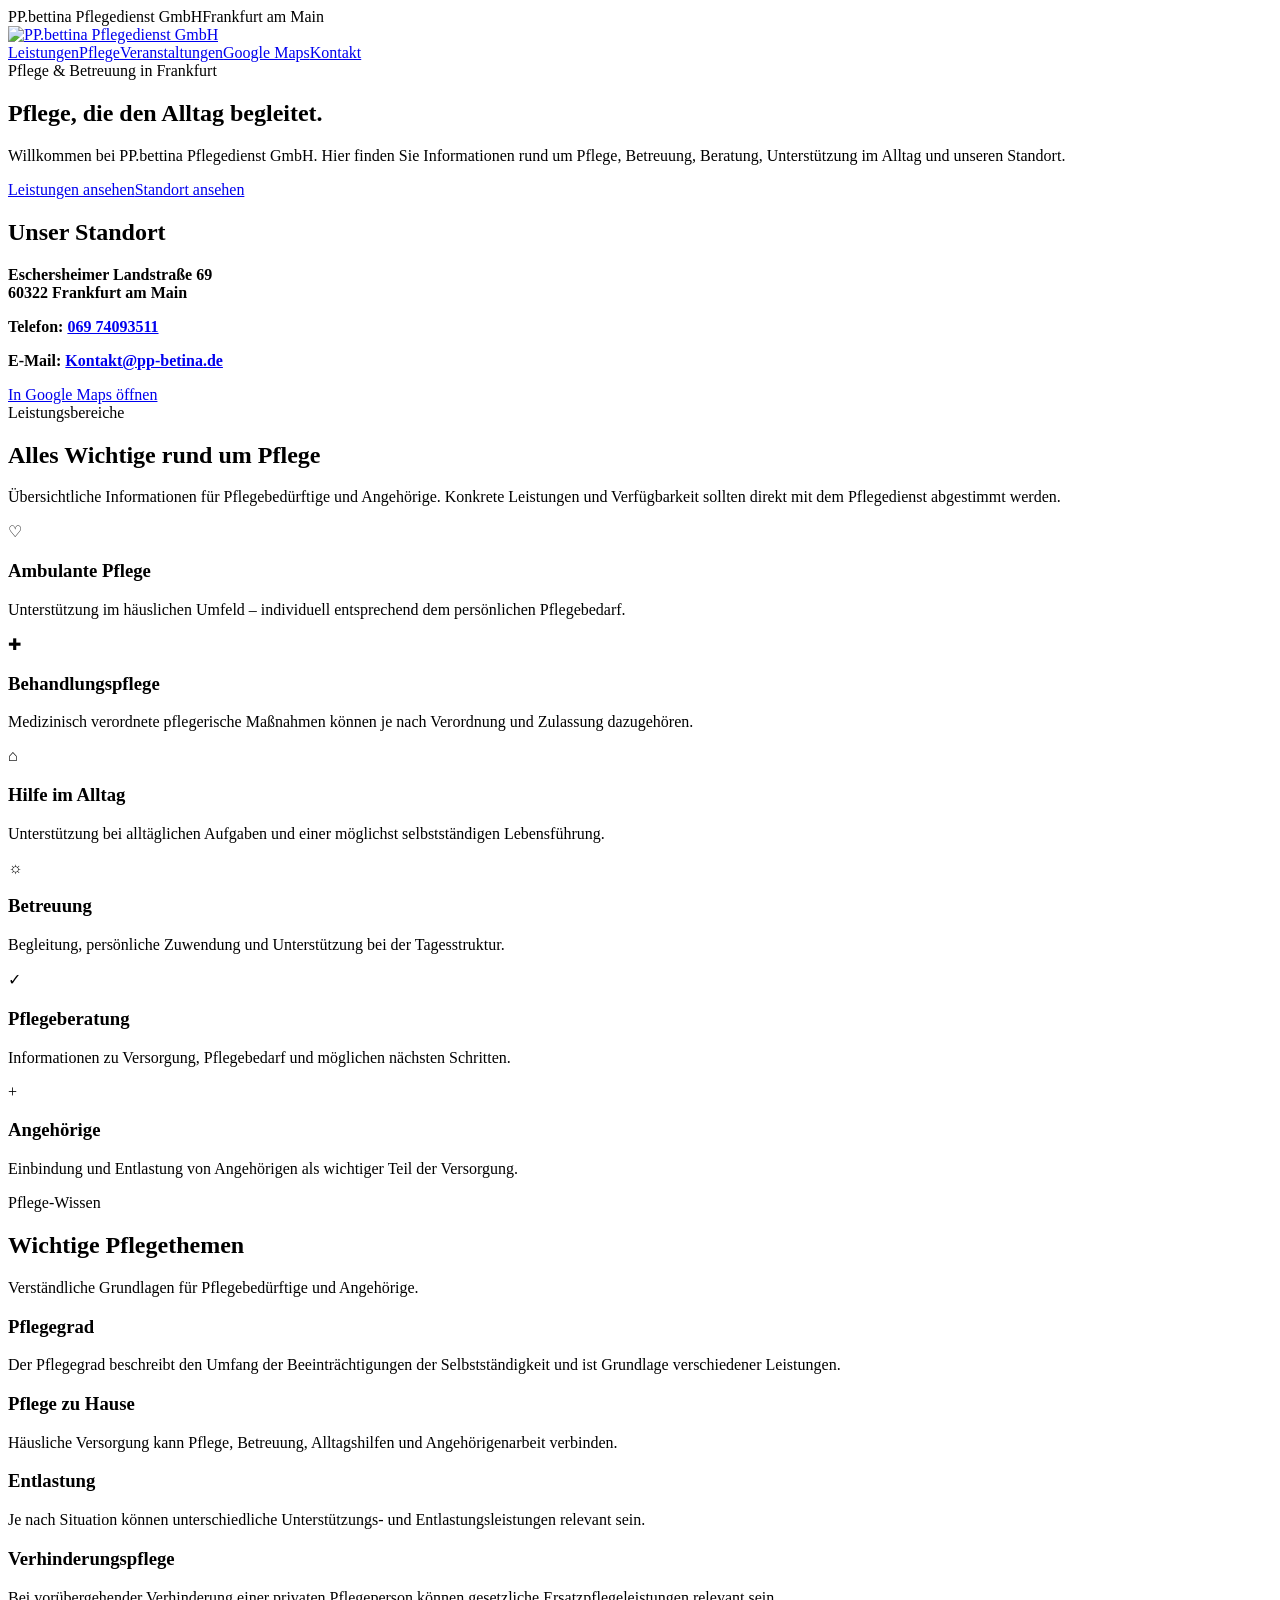
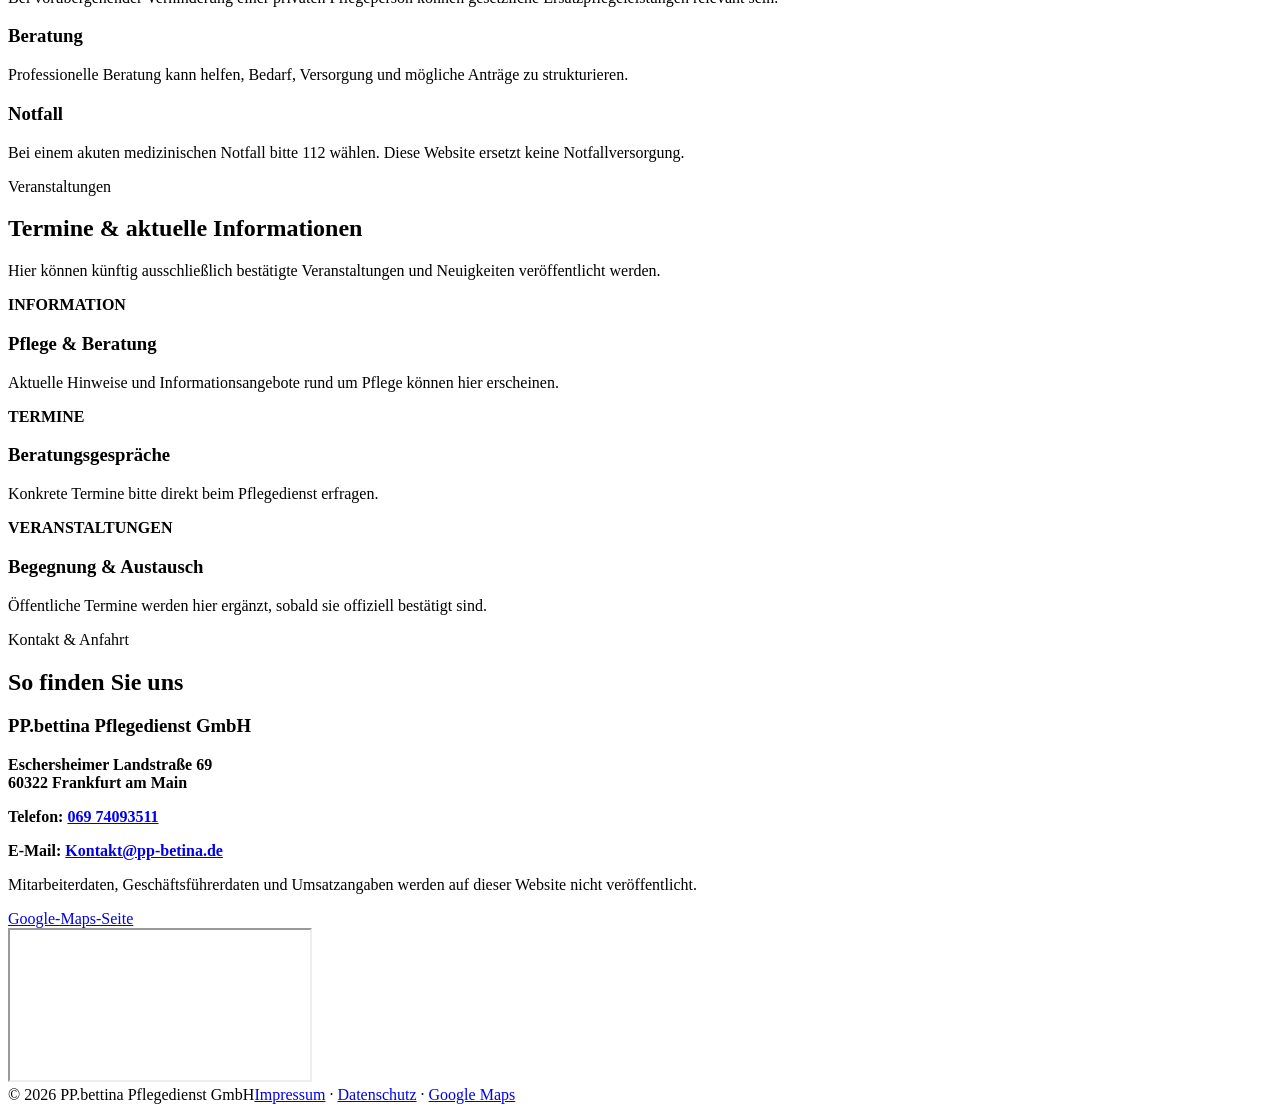
==== index.html @ 9a7ecd1c "Website mit aktuellen Kontaktdaten: index.html" ====
<!doctype html><html lang="de"><head><meta charset="utf-8"><meta name="viewport" content="width=device-width,initial-scale=1"><title>PP.bettina Pflegedienst GmbH | Frankfurt am Main</title><meta name="description" content="PP.bettina Pflegedienst GmbH – Informationen zu Pflege, Betreuung, Beratung und Standort in Frankfurt am Main."><link rel="icon" href="logo.svg"><link rel="stylesheet" href="style.css"></head><body><div class="top"><div class="wrap"><span>PP.bettina Pflegedienst GmbH</span><span>Frankfurt am Main</span></div></div><header><div class="wrap nav"><a href="index.html"><img class="logo" src="logo.svg" alt="PP.bettina Pflegedienst GmbH"></a><nav class="links"><a href="#leistungen">Leistungen</a><a href="#pflege">Pflege</a><a href="#veranstaltungen">Veranstaltungen</a><a href="maps.html">Google Maps</a><a class="btn primary" href="#kontakt">Kontakt</a></nav></div></header><section class="hero"><div class="wrap hero-grid"><div><span class="tag">Pflege & Betreuung in Frankfurt</span><h1>Pflege, die den Alltag begleitet.</h1><p class="lead">Willkommen bei PP.bettina Pflegedienst GmbH. Hier finden Sie Informationen rund um Pflege, Betreuung, Beratung, Unterstützung im Alltag und unseren Standort.</p><div class="actions"><a class="btn primary" href="#leistungen">Leistungen ansehen</a><a class="btn outline" href="maps.html">Standort ansehen</a></div></div><div class="box"><h2>Unser Standort</h2><p><strong>Eschersheimer Landstraße 69<br>60322 Frankfurt am Main</strong></p><p><strong>Telefon: <a href="tel:+496974093511">069 74093511</a></strong></p><p><strong>E-Mail: <a href="mailto:Kontakt@pp-betina.de">Kontakt@pp-betina.de</a></strong></p><a class="btn primary" target="_blank" href="https://www.google.com/maps/search/?api=1&query=Eschersheimer%20Landstra%C3%9Fe%2069%2C%2060322%20Frankfurt%20am%20Main">In Google Maps öffnen</a></div></div></section><section id="leistungen"><div class="wrap"><div class="head"><span class="tag">Leistungsbereiche</span><h2>Alles Wichtige rund um Pflege</h2><p>Übersichtliche Informationen für Pflegebedürftige und Angehörige. Konkrete Leistungen und Verfügbarkeit sollten direkt mit dem Pflegedienst abgestimmt werden.</p></div><div class="grid"><div class="card"><div class="icon">♡</div><h3>Ambulante Pflege</h3><p>Unterstützung im häuslichen Umfeld – individuell entsprechend dem persönlichen Pflegebedarf.</p></div><div class="card"><div class="icon">✚</div><h3>Behandlungspflege</h3><p>Medizinisch verordnete pflegerische Maßnahmen können je nach Verordnung und Zulassung dazugehören.</p></div><div class="card"><div class="icon">⌂</div><h3>Hilfe im Alltag</h3><p>Unterstützung bei alltäglichen Aufgaben und einer möglichst selbstständigen Lebensführung.</p></div><div class="card"><div class="icon">☼</div><h3>Betreuung</h3><p>Begleitung, persönliche Zuwendung und Unterstützung bei der Tagesstruktur.</p></div><div class="card"><div class="icon">✓</div><h3>Pflegeberatung</h3><p>Informationen zu Versorgung, Pflegebedarf und möglichen nächsten Schritten.</p></div><div class="card"><div class="icon">+</div><h3>Angehörige</h3><p>Einbindung und Entlastung von Angehörigen als wichtiger Teil der Versorgung.</p></div></div></div></section><section id="pflege" class="dark"><div class="wrap"><div class="head"><span class="tag">Pflege-Wissen</span><h2>Wichtige Pflegethemen</h2><p>Verständliche Grundlagen für Pflegebedürftige und Angehörige.</p></div><div class="grid"><div class="card"><h3>Pflegegrad</h3><p>Der Pflegegrad beschreibt den Umfang der Beeinträchtigungen der Selbstständigkeit und ist Grundlage verschiedener Leistungen.</p></div><div class="card"><h3>Pflege zu Hause</h3><p>Häusliche Versorgung kann Pflege, Betreuung, Alltagshilfen und Angehörigenarbeit verbinden.</p></div><div class="card"><h3>Entlastung</h3><p>Je nach Situation können unterschiedliche Unterstützungs- und Entlastungsleistungen relevant sein.</p></div><div class="card"><h3>Verhinderungspflege</h3><p>Bei vorübergehender Verhinderung einer privaten Pflegeperson können gesetzliche Ersatzpflegeleistungen relevant sein.</p></div><div class="card"><h3>Beratung</h3><p>Professionelle Beratung kann helfen, Bedarf, Versorgung und mögliche Anträge zu strukturieren.</p></div><div class="card"><h3>Notfall</h3><p>Bei einem akuten medizinischen Notfall bitte 112 wählen. Diese Website ersetzt keine Notfallversorgung.</p></div></div></div></section><section id="veranstaltungen"><div class="wrap"><div class="head"><span class="tag">Veranstaltungen</span><h2>Termine & aktuelle Informationen</h2><p>Hier können künftig ausschließlich bestätigte Veranstaltungen und Neuigkeiten veröffentlicht werden.</p></div><div class="events"><div class="event"><strong>INFORMATION</strong><h3>Pflege & Beratung</h3><p>Aktuelle Hinweise und Informationsangebote rund um Pflege können hier erscheinen.</p></div><div class="event"><strong>TERMINE</strong><h3>Beratungsgespräche</h3><p>Konkrete Termine bitte direkt beim Pflegedienst erfragen.</p></div><div class="event"><strong>VERANSTALTUNGEN</strong><h3>Begegnung & Austausch</h3><p>Öffentliche Termine werden hier ergänzt, sobald sie offiziell bestätigt sind.</p></div></div></div></section><section id="kontakt"><div class="wrap"><div class="head"><span class="tag">Kontakt & Anfahrt</span><h2>So finden Sie uns</h2></div><div class="mapgrid"><div class="box"><h3>PP.bettina Pflegedienst GmbH</h3><p><strong>Eschersheimer Landstraße 69<br>60322 Frankfurt am Main</strong></p><p><strong>Telefon: <a href="tel:+496974093511">069 74093511</a></strong></p><p><strong>E-Mail: <a href="mailto:Kontakt@pp-betina.de">Kontakt@pp-betina.de</a></strong></p><p class="note">Mitarbeiterdaten, Geschäftsführerdaten und Umsatzangaben werden auf dieser Website nicht veröffentlicht.</p><a class="btn primary" href="maps.html">Google-Maps-Seite</a></div><div class="map"><iframe title="Standort auf Google Maps" src="https://www.google.com/maps?q=Eschersheimer%20Landstra%C3%9Fe%2069%2C%2060322%20Frankfurt%20am%20Main&output=embed" loading="lazy"></iframe></div></div></div></section><footer><div class="wrap foot"><span>© 2026 PP.bettina Pflegedienst GmbH</span><span><a href="impressum.html">Impressum</a> · <a href="datenschutz.html">Datenschutz</a> · <a href="maps.html">Google Maps</a></span></div></footer></body></html>
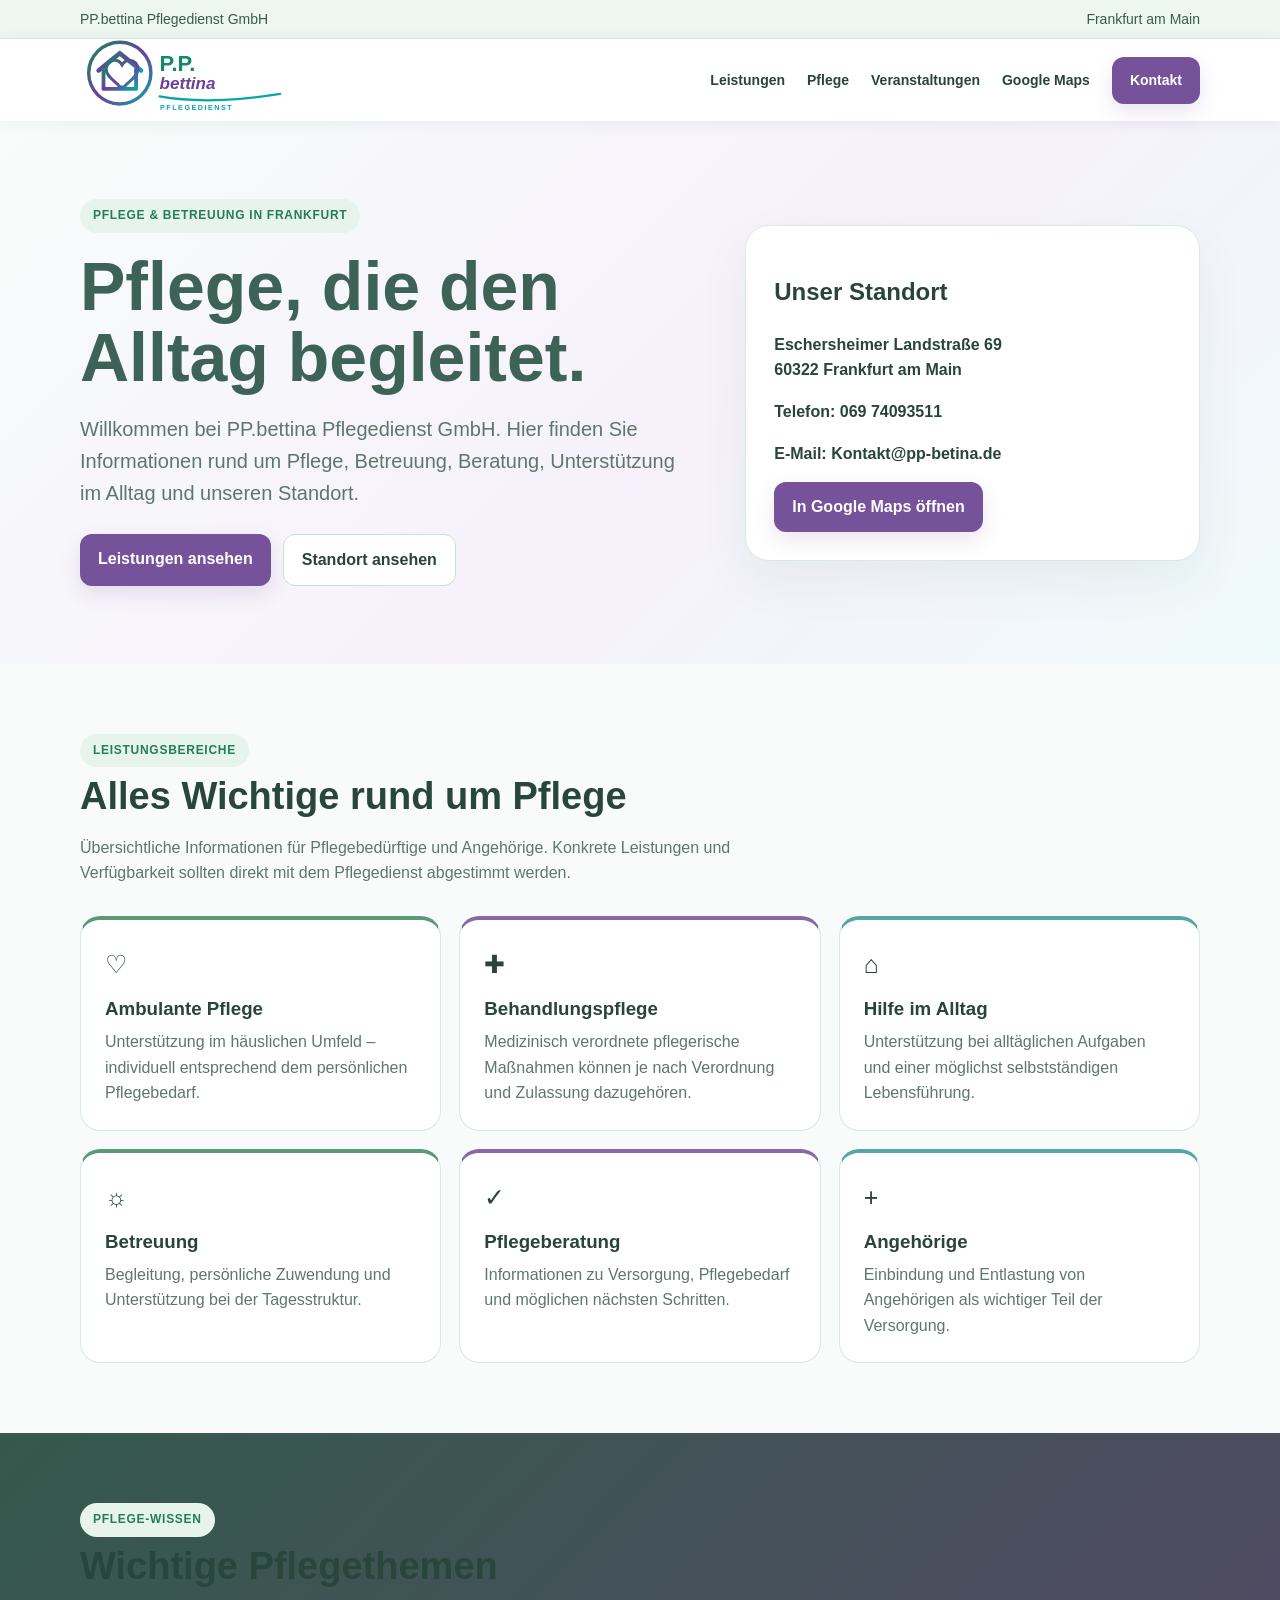
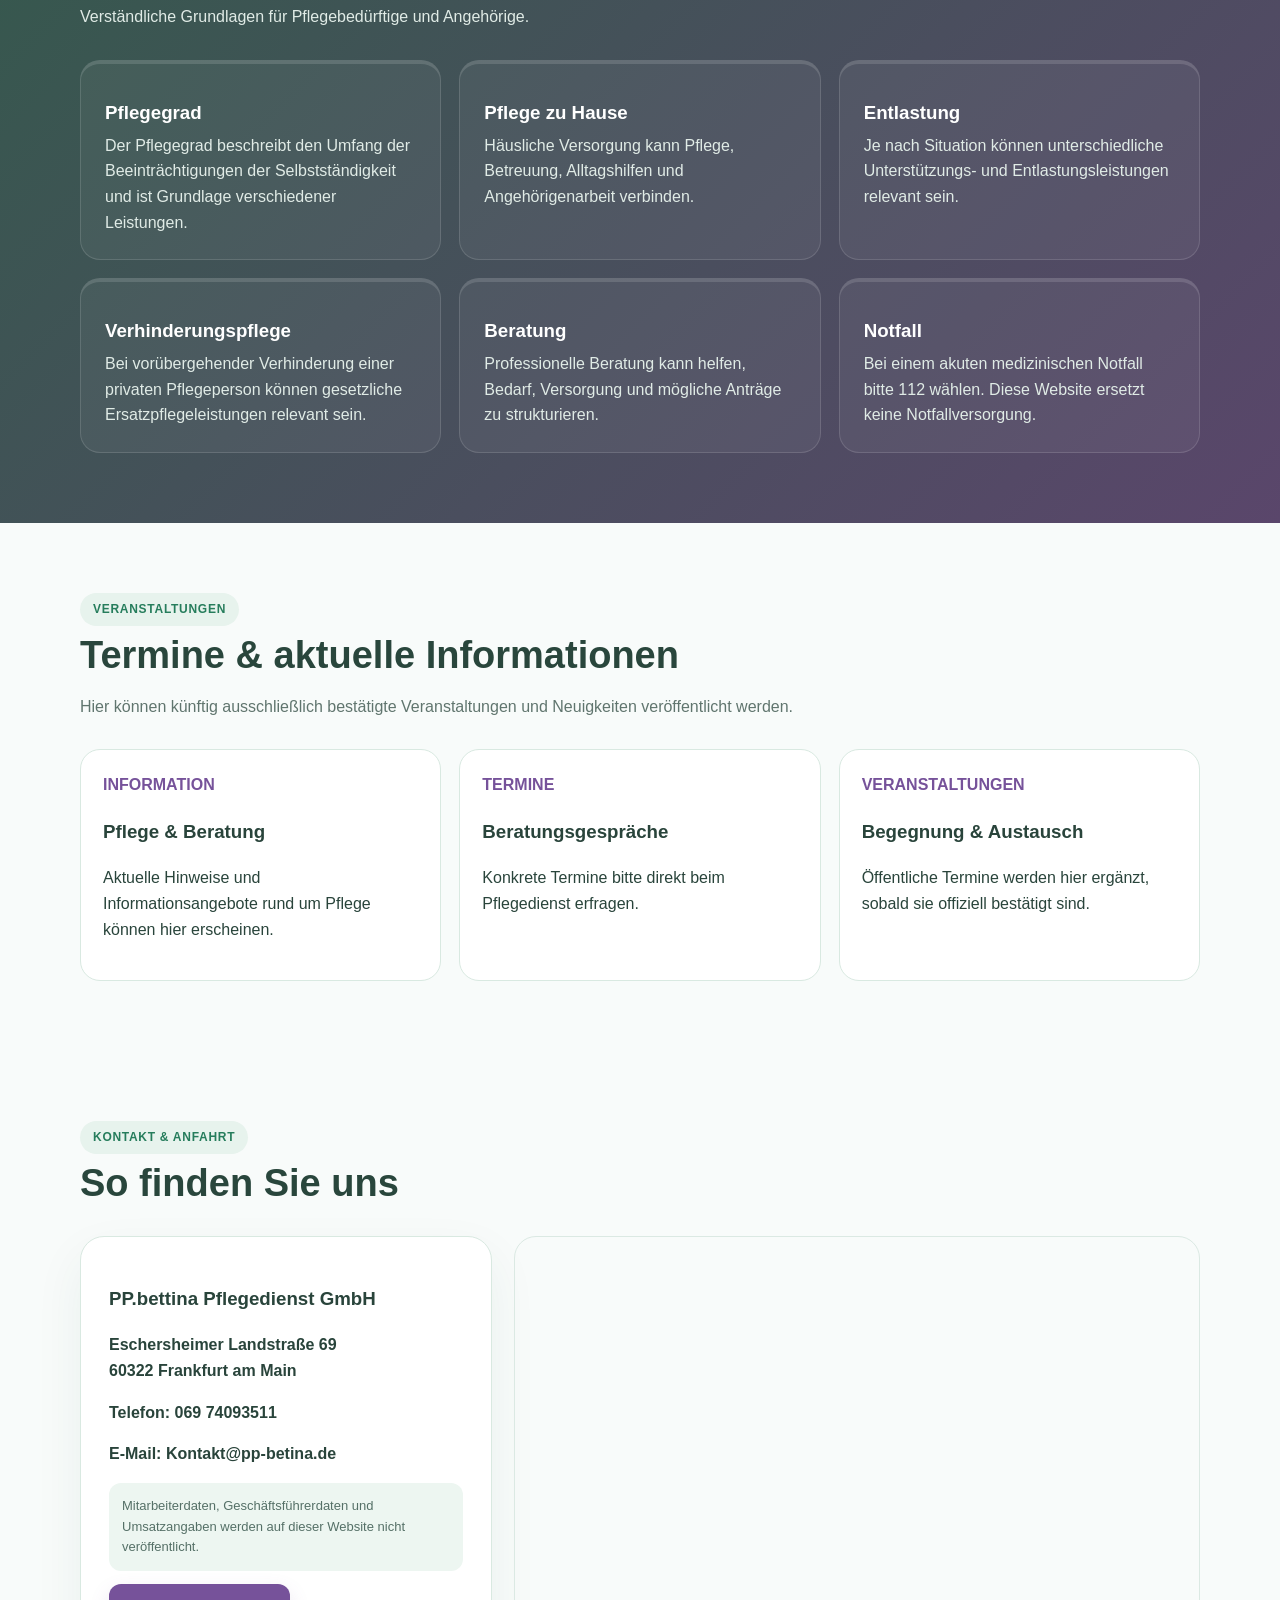
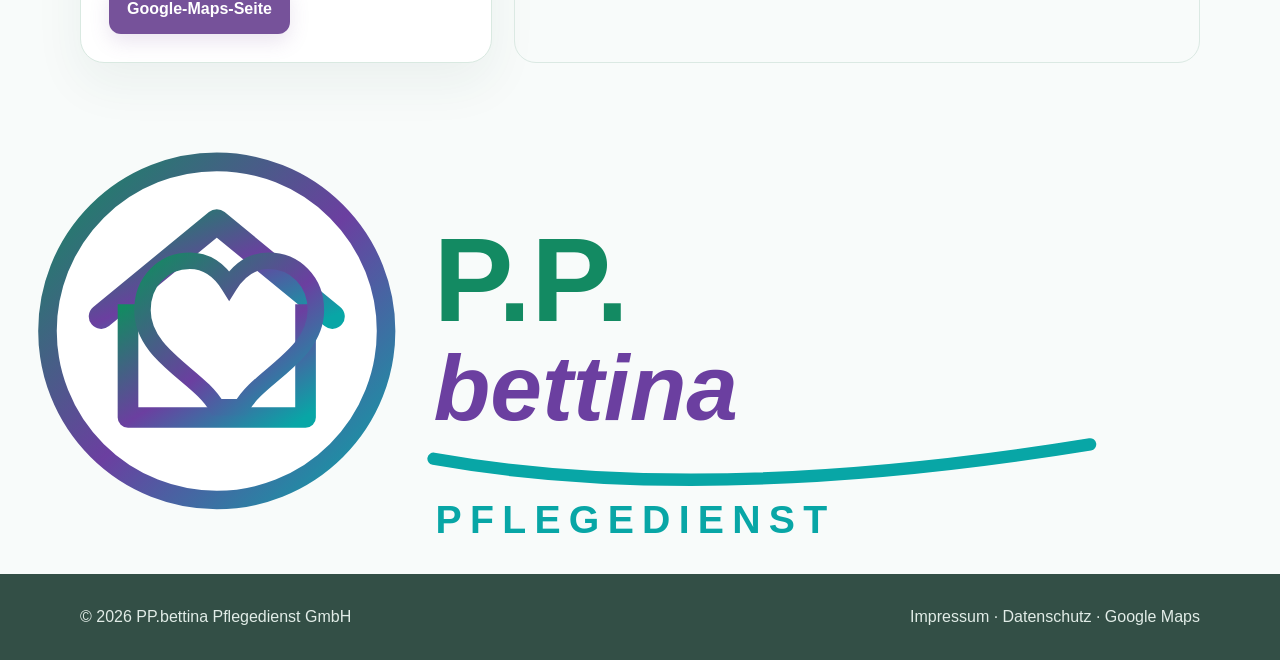
==== commit 1051fddf: "P.P. Logo unten rechts auf Website hinzufügen" ====
--- a/index.html
+++ b/index.html
@@ -1 +1 @@
-<!doctype html><html lang="de"><head><meta charset="utf-8"><meta name="viewport" content="width=device-width,initial-scale=1"><title>PP.bettina Pflegedienst GmbH | Frankfurt am Main</title><meta name="description" content="PP.bettina Pflegedienst GmbH – Informationen zu Pflege, Betreuung, Beratung und Standort in Frankfurt am Main."><link rel="icon" href="logo.svg"><link rel="stylesheet" href="style.css"></head><body><div class="top"><div class="wrap"><span>PP.bettina Pflegedienst GmbH</span><span>Frankfurt am Main</span></div></div><header><div class="wrap nav"><a href="index.html"><img class="logo" src="logo.svg" alt="PP.bettina Pflegedienst GmbH"></a><nav class="links"><a href="#leistungen">Leistungen</a><a href="#pflege">Pflege</a><a href="#veranstaltungen">Veranstaltungen</a><a href="maps.html">Google Maps</a><a class="btn primary" href="#kontakt">Kontakt</a></nav></div></header><section class="hero"><div class="wrap hero-grid"><div><span class="tag">Pflege & Betreuung in Frankfurt</span><h1>Pflege, die den Alltag begleitet.</h1><p class="lead">Willkommen bei PP.bettina Pflegedienst GmbH. Hier finden Sie Informationen rund um Pflege, Betreuung, Beratung, Unterstützung im Alltag und unseren Standort.</p><div class="actions"><a class="btn primary" href="#leistungen">Leistungen ansehen</a><a class="btn outline" href="maps.html">Standort ansehen</a></div></div><div class="box"><h2>Unser Standort</h2><p><strong>Eschersheimer Landstraße 69<br>60322 Frankfurt am Main</strong></p><p><strong>Telefon: <a href="tel:+496974093511">069 74093511</a></strong></p><p><strong>E-Mail: <a href="mailto:Kontakt@pp-betina.de">Kontakt@pp-betina.de</a></strong></p><a class="btn primary" target="_blank" href="https://www.google.com/maps/search/?api=1&query=Eschersheimer%20Landstra%C3%9Fe%2069%2C%2060322%20Frankfurt%20am%20Main">In Google Maps öffnen</a></div></div></section><section id="leistungen"><div class="wrap"><div class="head"><span class="tag">Leistungsbereiche</span><h2>Alles Wichtige rund um Pflege</h2><p>Übersichtliche Informationen für Pflegebedürftige und Angehörige. Konkrete Leistungen und Verfügbarkeit sollten direkt mit dem Pflegedienst abgestimmt werden.</p></div><div class="grid"><div class="card"><div class="icon">♡</div><h3>Ambulante Pflege</h3><p>Unterstützung im häuslichen Umfeld – individuell entsprechend dem persönlichen Pflegebedarf.</p></div><div class="card"><div class="icon">✚</div><h3>Behandlungspflege</h3><p>Medizinisch verordnete pflegerische Maßnahmen können je nach Verordnung und Zulassung dazugehören.</p></div><div class="card"><div class="icon">⌂</div><h3>Hilfe im Alltag</h3><p>Unterstützung bei alltäglichen Aufgaben und einer möglichst selbstständigen Lebensführung.</p></div><div class="card"><div class="icon">☼</div><h3>Betreuung</h3><p>Begleitung, persönliche Zuwendung und Unterstützung bei der Tagesstruktur.</p></div><div class="card"><div class="icon">✓</div><h3>Pflegeberatung</h3><p>Informationen zu Versorgung, Pflegebedarf und möglichen nächsten Schritten.</p></div><div class="card"><div class="icon">+</div><h3>Angehörige</h3><p>Einbindung und Entlastung von Angehörigen als wichtiger Teil der Versorgung.</p></div></div></div></section><section id="pflege" class="dark"><div class="wrap"><div class="head"><span class="tag">Pflege-Wissen</span><h2>Wichtige Pflegethemen</h2><p>Verständliche Grundlagen für Pflegebedürftige und Angehörige.</p></div><div class="grid"><div class="card"><h3>Pflegegrad</h3><p>Der Pflegegrad beschreibt den Umfang der Beeinträchtigungen der Selbstständigkeit und ist Grundlage verschiedener Leistungen.</p></div><div class="card"><h3>Pflege zu Hause</h3><p>Häusliche Versorgung kann Pflege, Betreuung, Alltagshilfen und Angehörigenarbeit verbinden.</p></div><div class="card"><h3>Entlastung</h3><p>Je nach Situation können unterschiedliche Unterstützungs- und Entlastungsleistungen relevant sein.</p></div><div class="card"><h3>Verhinderungspflege</h3><p>Bei vorübergehender Verhinderung einer privaten Pflegeperson können gesetzliche Ersatzpflegeleistungen relevant sein.</p></div><div class="card"><h3>Beratung</h3><p>Professionelle Beratung kann helfen, Bedarf, Versorgung und mögliche Anträge zu strukturieren.</p></div><div class="card"><h3>Notfall</h3><p>Bei einem akuten medizinischen Notfall bitte 112 wählen. Diese Website ersetzt keine Notfallversorgung.</p></div></div></div></section><section id="veranstaltungen"><div class="wrap"><div class="head"><span class="tag">Veranstaltungen</span><h2>Termine & aktuelle Informationen</h2><p>Hier können künftig ausschließlich bestätigte Veranstaltungen und Neuigkeiten veröffentlicht werden.</p></div><div class="events"><div class="event"><strong>INFORMATION</strong><h3>Pflege & Beratung</h3><p>Aktuelle Hinweise und Informationsangebote rund um Pflege können hier erscheinen.</p></div><div class="event"><strong>TERMINE</strong><h3>Beratungsgespräche</h3><p>Konkrete Termine bitte direkt beim Pflegedienst erfragen.</p></div><div class="event"><strong>VERANSTALTUNGEN</strong><h3>Begegnung & Austausch</h3><p>Öffentliche Termine werden hier ergänzt, sobald sie offiziell bestätigt sind.</p></div></div></div></section><section id="kontakt"><div class="wrap"><div class="head"><span class="tag">Kontakt & Anfahrt</span><h2>So finden Sie uns</h2></div><div class="mapgrid"><div class="box"><h3>PP.bettina Pflegedienst GmbH</h3><p><strong>Eschersheimer Landstraße 69<br>60322 Frankfurt am Main</strong></p><p><strong>Telefon: <a href="tel:+496974093511">069 74093511</a></strong></p><p><strong>E-Mail: <a href="mailto:Kontakt@pp-betina.de">Kontakt@pp-betina.de</a></strong></p><p class="note">Mitarbeiterdaten, Geschäftsführerdaten und Umsatzangaben werden auf dieser Website nicht veröffentlicht.</p><a class="btn primary" href="maps.html">Google-Maps-Seite</a></div><div class="map"><iframe title="Standort auf Google Maps" src="https://www.google.com/maps?q=Eschersheimer%20Landstra%C3%9Fe%2069%2C%2060322%20Frankfurt%20am%20Main&output=embed" loading="lazy"></iframe></div></div></div></section><footer><div class="wrap foot"><span>© 2026 PP.bettina Pflegedienst GmbH</span><span><a href="impressum.html">Impressum</a> · <a href="datenschutz.html">Datenschutz</a> · <a href="maps.html">Google Maps</a></span></div></footer></body></html>+<!doctype html><html lang="de"><head><meta charset="utf-8"><meta name="viewport" content="width=device-width,initial-scale=1"><title>PP.bettina Pflegedienst GmbH | Frankfurt am Main</title><meta name="description" content="PP.bettina Pflegedienst GmbH – Informationen zu Pflege, Betreuung, Beratung und Standort in Frankfurt am Main."><link rel="icon" href="logo.svg"><link rel="stylesheet" href="style.css"></head><body><div class="top"><div class="wrap"><span>PP.bettina Pflegedienst GmbH</span><span>Frankfurt am Main</span></div></div><header><div class="wrap nav"><a href="index.html"><img class="logo" src="logo.svg" alt="PP.bettina Pflegedienst GmbH"></a><nav class="links"><a href="#leistungen">Leistungen</a><a href="#pflege">Pflege</a><a href="#veranstaltungen">Veranstaltungen</a><a href="maps.html">Google Maps</a><a class="btn primary" href="#kontakt">Kontakt</a></nav></div></header><section class="hero"><div class="wrap hero-grid"><div><span class="tag">Pflege & Betreuung in Frankfurt</span><h1>Pflege, die den Alltag begleitet.</h1><p class="lead">Willkommen bei PP.bettina Pflegedienst GmbH. Hier finden Sie Informationen rund um Pflege, Betreuung, Beratung, Unterstützung im Alltag und unseren Standort.</p><div class="actions"><a class="btn primary" href="#leistungen">Leistungen ansehen</a><a class="btn outline" href="maps.html">Standort ansehen</a></div></div><div class="box"><h2>Unser Standort</h2><p><strong>Eschersheimer Landstraße 69<br>60322 Frankfurt am Main</strong></p><p><strong>Telefon: <a href="tel:+496974093511">069 74093511</a></strong></p><p><strong>E-Mail: <a href="mailto:Kontakt@pp-betina.de">Kontakt@pp-betina.de</a></strong></p><a class="btn primary" target="_blank" href="https://www.google.com/maps/search/?api=1&query=Eschersheimer%20Landstra%C3%9Fe%2069%2C%2060322%20Frankfurt%20am%20Main">In Google Maps öffnen</a></div></div></section><section id="leistungen"><div class="wrap"><div class="head"><span class="tag">Leistungsbereiche</span><h2>Alles Wichtige rund um Pflege</h2><p>Übersichtliche Informationen für Pflegebedürftige und Angehörige. Konkrete Leistungen und Verfügbarkeit sollten direkt mit dem Pflegedienst abgestimmt werden.</p></div><div class="grid"><div class="card"><div class="icon">♡</div><h3>Ambulante Pflege</h3><p>Unterstützung im häuslichen Umfeld – individuell entsprechend dem persönlichen Pflegebedarf.</p></div><div class="card"><div class="icon">✚</div><h3>Behandlungspflege</h3><p>Medizinisch verordnete pflegerische Maßnahmen können je nach Verordnung und Zulassung dazugehören.</p></div><div class="card"><div class="icon">⌂</div><h3>Hilfe im Alltag</h3><p>Unterstützung bei alltäglichen Aufgaben und einer möglichst selbstständigen Lebensführung.</p></div><div class="card"><div class="icon">☼</div><h3>Betreuung</h3><p>Begleitung, persönliche Zuwendung und Unterstützung bei der Tagesstruktur.</p></div><div class="card"><div class="icon">✓</div><h3>Pflegeberatung</h3><p>Informationen zu Versorgung, Pflegebedarf und möglichen nächsten Schritten.</p></div><div class="card"><div class="icon">+</div><h3>Angehörige</h3><p>Einbindung und Entlastung von Angehörigen als wichtiger Teil der Versorgung.</p></div></div></div></section><section id="pflege" class="dark"><div class="wrap"><div class="head"><span class="tag">Pflege-Wissen</span><h2>Wichtige Pflegethemen</h2><p>Verständliche Grundlagen für Pflegebedürftige und Angehörige.</p></div><div class="grid"><div class="card"><h3>Pflegegrad</h3><p>Der Pflegegrad beschreibt den Umfang der Beeinträchtigungen der Selbstständigkeit und ist Grundlage verschiedener Leistungen.</p></div><div class="card"><h3>Pflege zu Hause</h3><p>Häusliche Versorgung kann Pflege, Betreuung, Alltagshilfen und Angehörigenarbeit verbinden.</p></div><div class="card"><h3>Entlastung</h3><p>Je nach Situation können unterschiedliche Unterstützungs- und Entlastungsleistungen relevant sein.</p></div><div class="card"><h3>Verhinderungspflege</h3><p>Bei vorübergehender Verhinderung einer privaten Pflegeperson können gesetzliche Ersatzpflegeleistungen relevant sein.</p></div><div class="card"><h3>Beratung</h3><p>Professionelle Beratung kann helfen, Bedarf, Versorgung und mögliche Anträge zu strukturieren.</p></div><div class="card"><h3>Notfall</h3><p>Bei einem akuten medizinischen Notfall bitte 112 wählen. Diese Website ersetzt keine Notfallversorgung.</p></div></div></div></section><section id="veranstaltungen"><div class="wrap"><div class="head"><span class="tag">Veranstaltungen</span><h2>Termine & aktuelle Informationen</h2><p>Hier können künftig ausschließlich bestätigte Veranstaltungen und Neuigkeiten veröffentlicht werden.</p></div><div class="events"><div class="event"><strong>INFORMATION</strong><h3>Pflege & Beratung</h3><p>Aktuelle Hinweise und Informationsangebote rund um Pflege können hier erscheinen.</p></div><div class="event"><strong>TERMINE</strong><h3>Beratungsgespräche</h3><p>Konkrete Termine bitte direkt beim Pflegedienst erfragen.</p></div><div class="event"><strong>VERANSTALTUNGEN</strong><h3>Begegnung & Austausch</h3><p>Öffentliche Termine werden hier ergänzt, sobald sie offiziell bestätigt sind.</p></div></div></div></section><section id="kontakt"><div class="wrap"><div class="head"><span class="tag">Kontakt & Anfahrt</span><h2>So finden Sie uns</h2></div><div class="mapgrid"><div class="box"><h3>PP.bettina Pflegedienst GmbH</h3><p><strong>Eschersheimer Landstraße 69<br>60322 Frankfurt am Main</strong></p><p><strong>Telefon: <a href="tel:+496974093511">069 74093511</a></strong></p><p><strong>E-Mail: <a href="mailto:Kontakt@pp-betina.de">Kontakt@pp-betina.de</a></strong></p><p class="note">Mitarbeiterdaten, Geschäftsführerdaten und Umsatzangaben werden auf dieser Website nicht veröffentlicht.</p><a class="btn primary" href="maps.html">Google-Maps-Seite</a></div><div class="map"><iframe title="Standort auf Google Maps" src="https://www.google.com/maps?q=Eschersheimer%20Landstra%C3%9Fe%2069%2C%2060322%20Frankfurt%20am%20Main&output=embed" loading="lazy"></iframe></div></div></div></section><a class="floating-logo" href="index.html" aria-label="PP.bettina Pflegedienst GmbH"><img src="logo.svg" alt="P.P. bettina Pflegedienst"></a><footer><div class="wrap foot"><span>© 2026 PP.bettina Pflegedienst GmbH</span><span><a href="impressum.html">Impressum</a> · <a href="datenschutz.html">Datenschutz</a> · <a href="maps.html">Google Maps</a></span></div></footer></body></html>
--- a/style.css
+++ b/style.css
@@ -0,0 +1 @@
+*{box-sizing:border-box}body{margin:0;font-family:Arial,Helvetica,sans-serif;color:#29443b;background:#f8fbfa;line-height:1.6}a{text-decoration:none;color:inherit}.wrap{max-width:1120px;width:92%;margin:auto}.top{background:#edf6f1;color:#3c5a50;font-size:14px;border-bottom:1px solid #dceae4}.top .wrap{padding:8px 0;display:flex;justify-content:space-between;gap:20px;flex-wrap:wrap}header{background:#fff;position:sticky;top:0;z-index:5;box-shadow:0 2px 15px #244c3a12}.nav{height:82px;display:flex;align-items:center;justify-content:space-between}.logo{width:235px}.links{display:flex;gap:22px;align-items:center;font-weight:700;font-size:14px}.links a:hover{color:#76529a}.btn{padding:12px 18px;border-radius:12px;font-weight:700;display:inline-block}.primary{background:#76529a;color:#fff;box-shadow:0 8px 20px #76529a26}.outline{border:1px solid #c9ded4;background:#fff}.hero{padding:78px 0;background:linear-gradient(135deg,#f8fcfa,#f6f1fb 55%,#effafa)}.hero-grid{display:grid;grid-template-columns:1.15fr .85fr;gap:50px;align-items:center}.tag{display:inline-block;background:#e7f3ed;color:#267d5c;border-radius:30px;padding:7px 13px;font-size:12px;font-weight:800;text-transform:uppercase;letter-spacing:.06em}h1{font-size:clamp(40px,6vw,68px);line-height:1.05;margin:18px 0;color:#3d6256}.lead{font-size:20px;color:#60756e}.actions{display:flex;gap:12px;flex-wrap:wrap;margin-top:25px}.box{background:#fff;border:1px solid #d9e9e1;border-radius:24px;padding:28px;box-shadow:0 20px 50px #244c3a10}section{padding:70px 0}.head{max-width:720px;margin-bottom:30px}.head h2{font-size:38px;line-height:1.15;margin:8px 0;color:#29463c}.head p{color:#60756e}.grid{display:grid;grid-template-columns:repeat(3,1fr);gap:18px}.card{background:#fff;border:1px solid #d9e9e1;border-radius:20px;padding:24px}.card:nth-child(3n+1){border-top:4px solid #5a9a79}.card:nth-child(3n+2){border-top:4px solid #8a68a8}.card:nth-child(3n){border-top:4px solid #55a7a5}.icon{font-size:25px}.card h3{margin:10px 0 5px}.card p{margin:0;color:#60756e}.dark{background:linear-gradient(135deg,#34594c,#5a466b);color:#fff}.dark .head p,.dark .card p{color:#e0ebe6}.dark .card{background:#ffffff0d;border-color:#ffffff22}.events{display:grid;grid-template-columns:repeat(3,1fr);gap:18px}.event{background:#fff;border:1px solid #d9e9e1;border-radius:20px;padding:22px}.event strong{color:#76529a}.mapgrid{display:grid;grid-template-columns:.75fr 1.25fr;gap:22px}.map{min-height:410px;border-radius:22px;overflow:hidden;border:1px solid #dbe9e3}.map iframe{width:100%;height:100%;min-height:410px;border:0}.note{font-size:13px;background:#edf6f1;padding:13px;border-radius:12px;color:#557067}footer{background:#334f46;color:#e1ece7;padding:30px 0}.foot{display:flex;justify-content:space-between;gap:20px;flex-wrap:wrap}@media(max-width:800px){.links{display:none}.hero-grid,.mapgrid{grid-template-columns:1fr}.grid,.events{grid-template-columns:1fr}.hero{padding:55px 0}.logo{width:195px}}
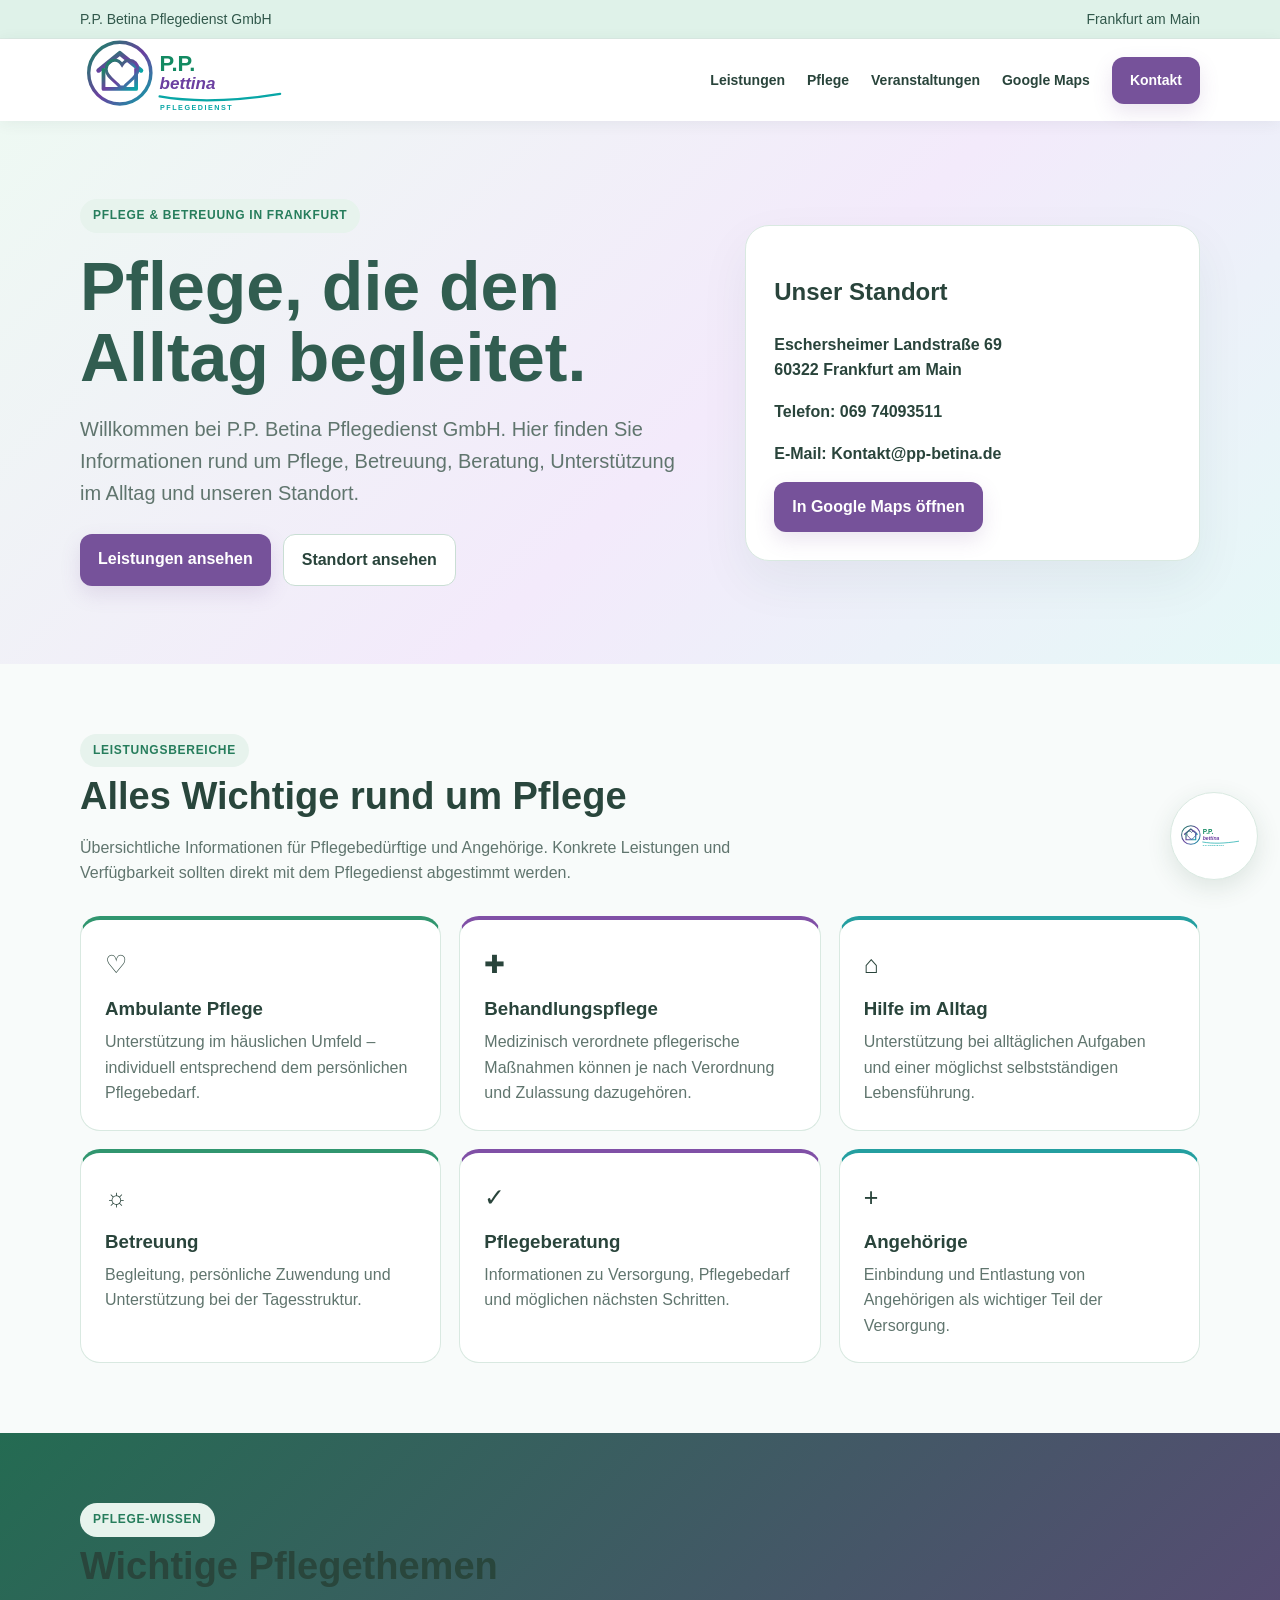
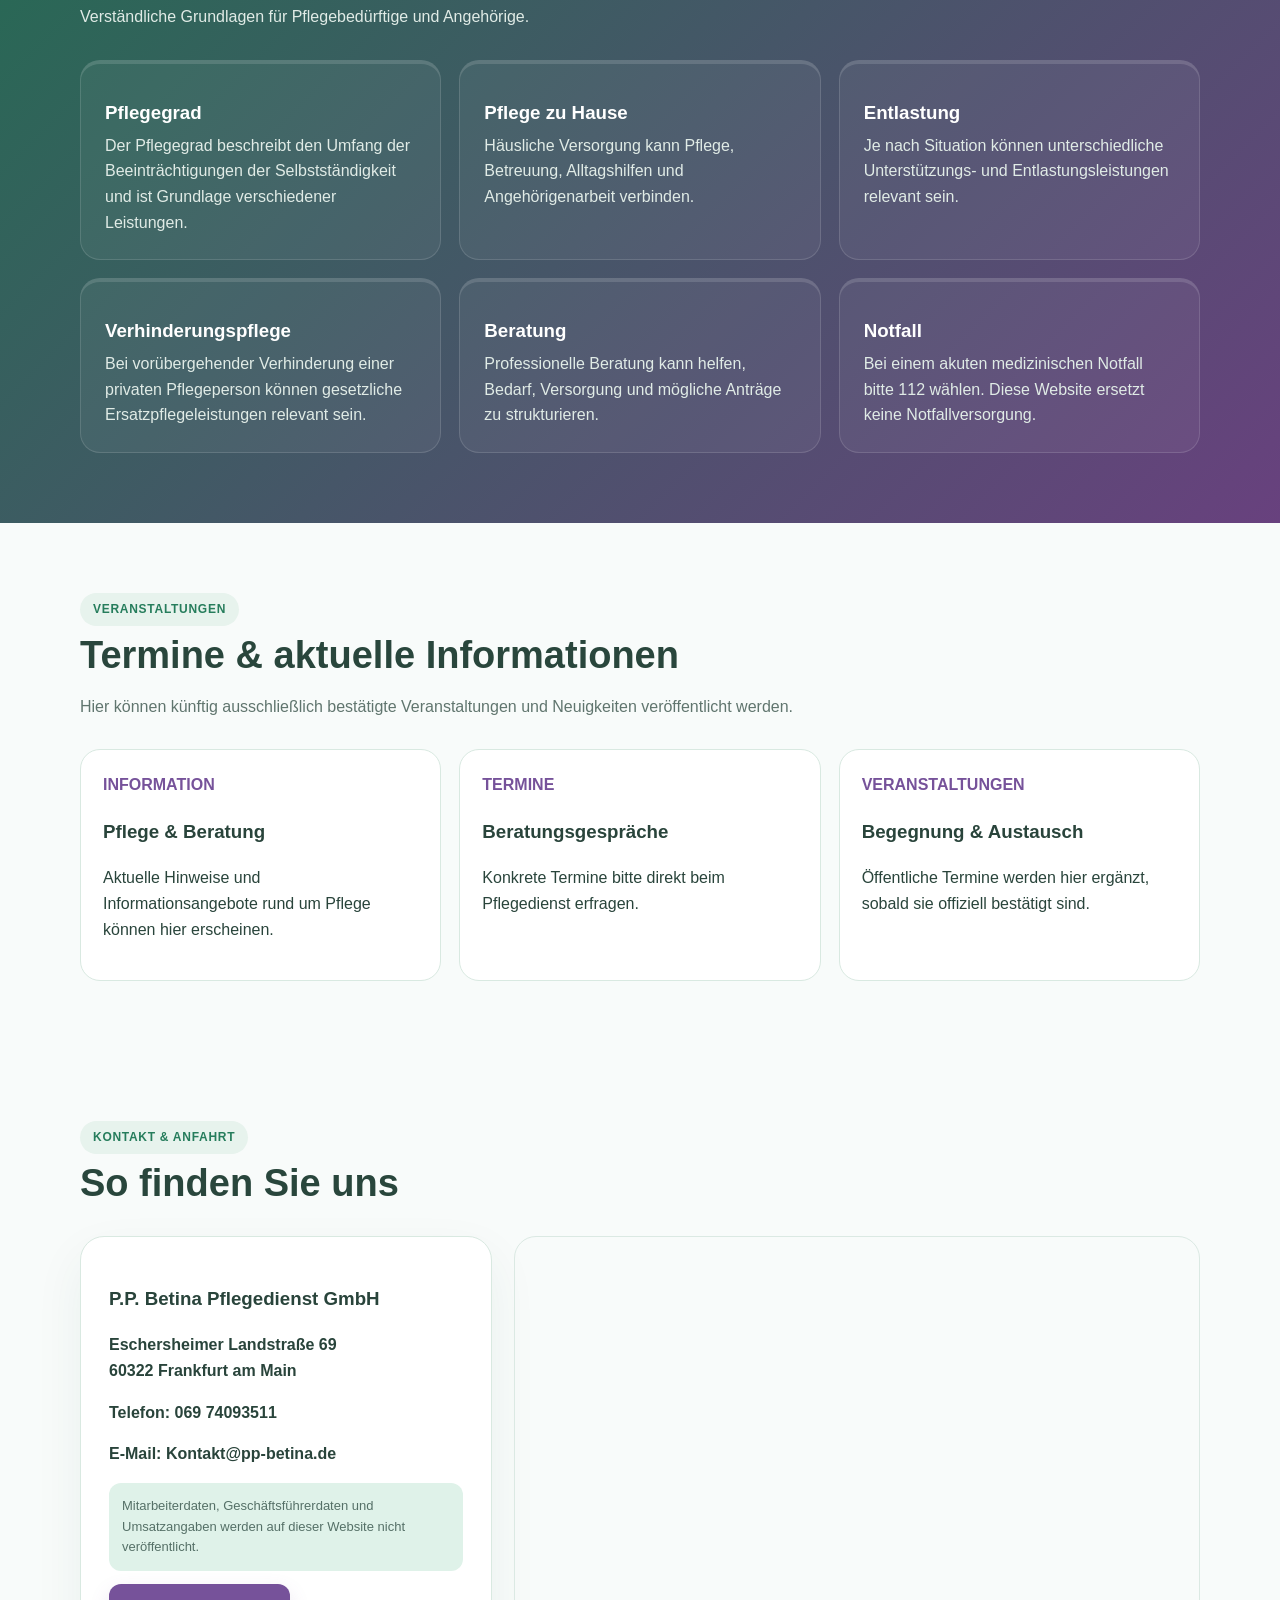
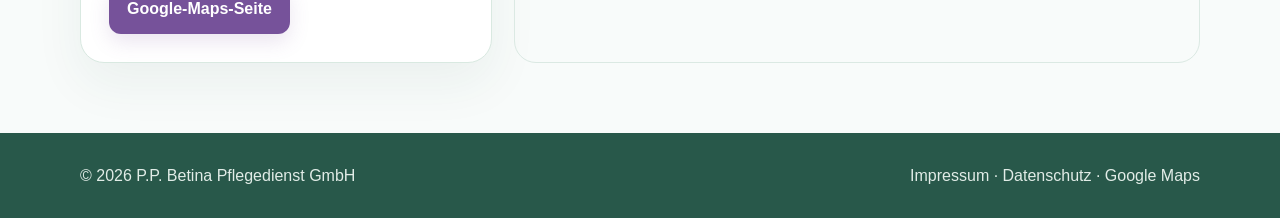
==== commit 3a4cb906: "Firmennamen auf P.P. Betina Pflegedienst GmbH korrigieren" ====
--- a/index.html
+++ b/index.html
@@ -1 +1 @@
-<!doctype html><html lang="de"><head><meta charset="utf-8"><meta name="viewport" content="width=device-width,initial-scale=1"><title>PP.bettina Pflegedienst GmbH | Frankfurt am Main</title><meta name="description" content="PP.bettina Pflegedienst GmbH – Informationen zu Pflege, Betreuung, Beratung und Standort in Frankfurt am Main."><link rel="icon" href="logo.svg"><link rel="stylesheet" href="style.css"></head><body><div class="top"><div class="wrap"><span>PP.bettina Pflegedienst GmbH</span><span>Frankfurt am Main</span></div></div><header><div class="wrap nav"><a href="index.html"><img class="logo" src="logo.svg" alt="PP.bettina Pflegedienst GmbH"></a><nav class="links"><a href="#leistungen">Leistungen</a><a href="#pflege">Pflege</a><a href="#veranstaltungen">Veranstaltungen</a><a href="maps.html">Google Maps</a><a class="btn primary" href="#kontakt">Kontakt</a></nav></div></header><section class="hero"><div class="wrap hero-grid"><div><span class="tag">Pflege & Betreuung in Frankfurt</span><h1>Pflege, die den Alltag begleitet.</h1><p class="lead">Willkommen bei PP.bettina Pflegedienst GmbH. Hier finden Sie Informationen rund um Pflege, Betreuung, Beratung, Unterstützung im Alltag und unseren Standort.</p><div class="actions"><a class="btn primary" href="#leistungen">Leistungen ansehen</a><a class="btn outline" href="maps.html">Standort ansehen</a></div></div><div class="box"><h2>Unser Standort</h2><p><strong>Eschersheimer Landstraße 69<br>60322 Frankfurt am Main</strong></p><p><strong>Telefon: <a href="tel:+496974093511">069 74093511</a></strong></p><p><strong>E-Mail: <a href="mailto:Kontakt@pp-betina.de">Kontakt@pp-betina.de</a></strong></p><a class="btn primary" target="_blank" href="https://www.google.com/maps/search/?api=1&query=Eschersheimer%20Landstra%C3%9Fe%2069%2C%2060322%20Frankfurt%20am%20Main">In Google Maps öffnen</a></div></div></section><section id="leistungen"><div class="wrap"><div class="head"><span class="tag">Leistungsbereiche</span><h2>Alles Wichtige rund um Pflege</h2><p>Übersichtliche Informationen für Pflegebedürftige und Angehörige. Konkrete Leistungen und Verfügbarkeit sollten direkt mit dem Pflegedienst abgestimmt werden.</p></div><div class="grid"><div class="card"><div class="icon">♡</div><h3>Ambulante Pflege</h3><p>Unterstützung im häuslichen Umfeld – individuell entsprechend dem persönlichen Pflegebedarf.</p></div><div class="card"><div class="icon">✚</div><h3>Behandlungspflege</h3><p>Medizinisch verordnete pflegerische Maßnahmen können je nach Verordnung und Zulassung dazugehören.</p></div><div class="card"><div class="icon">⌂</div><h3>Hilfe im Alltag</h3><p>Unterstützung bei alltäglichen Aufgaben und einer möglichst selbstständigen Lebensführung.</p></div><div class="card"><div class="icon">☼</div><h3>Betreuung</h3><p>Begleitung, persönliche Zuwendung und Unterstützung bei der Tagesstruktur.</p></div><div class="card"><div class="icon">✓</div><h3>Pflegeberatung</h3><p>Informationen zu Versorgung, Pflegebedarf und möglichen nächsten Schritten.</p></div><div class="card"><div class="icon">+</div><h3>Angehörige</h3><p>Einbindung und Entlastung von Angehörigen als wichtiger Teil der Versorgung.</p></div></div></div></section><section id="pflege" class="dark"><div class="wrap"><div class="head"><span class="tag">Pflege-Wissen</span><h2>Wichtige Pflegethemen</h2><p>Verständliche Grundlagen für Pflegebedürftige und Angehörige.</p></div><div class="grid"><div class="card"><h3>Pflegegrad</h3><p>Der Pflegegrad beschreibt den Umfang der Beeinträchtigungen der Selbstständigkeit und ist Grundlage verschiedener Leistungen.</p></div><div class="card"><h3>Pflege zu Hause</h3><p>Häusliche Versorgung kann Pflege, Betreuung, Alltagshilfen und Angehörigenarbeit verbinden.</p></div><div class="card"><h3>Entlastung</h3><p>Je nach Situation können unterschiedliche Unterstützungs- und Entlastungsleistungen relevant sein.</p></div><div class="card"><h3>Verhinderungspflege</h3><p>Bei vorübergehender Verhinderung einer privaten Pflegeperson können gesetzliche Ersatzpflegeleistungen relevant sein.</p></div><div class="card"><h3>Beratung</h3><p>Professionelle Beratung kann helfen, Bedarf, Versorgung und mögliche Anträge zu strukturieren.</p></div><div class="card"><h3>Notfall</h3><p>Bei einem akuten medizinischen Notfall bitte 112 wählen. Diese Website ersetzt keine Notfallversorgung.</p></div></div></div></section><section id="veranstaltungen"><div class="wrap"><div class="head"><span class="tag">Veranstaltungen</span><h2>Termine & aktuelle Informationen</h2><p>Hier können künftig ausschließlich bestätigte Veranstaltungen und Neuigkeiten veröffentlicht werden.</p></div><div class="events"><div class="event"><strong>INFORMATION</strong><h3>Pflege & Beratung</h3><p>Aktuelle Hinweise und Informationsangebote rund um Pflege können hier erscheinen.</p></div><div class="event"><strong>TERMINE</strong><h3>Beratungsgespräche</h3><p>Konkrete Termine bitte direkt beim Pflegedienst erfragen.</p></div><div class="event"><strong>VERANSTALTUNGEN</strong><h3>Begegnung & Austausch</h3><p>Öffentliche Termine werden hier ergänzt, sobald sie offiziell bestätigt sind.</p></div></div></div></section><section id="kontakt"><div class="wrap"><div class="head"><span class="tag">Kontakt & Anfahrt</span><h2>So finden Sie uns</h2></div><div class="mapgrid"><div class="box"><h3>PP.bettina Pflegedienst GmbH</h3><p><strong>Eschersheimer Landstraße 69<br>60322 Frankfurt am Main</strong></p><p><strong>Telefon: <a href="tel:+496974093511">069 74093511</a></strong></p><p><strong>E-Mail: <a href="mailto:Kontakt@pp-betina.de">Kontakt@pp-betina.de</a></strong></p><p class="note">Mitarbeiterdaten, Geschäftsführerdaten und Umsatzangaben werden auf dieser Website nicht veröffentlicht.</p><a class="btn primary" href="maps.html">Google-Maps-Seite</a></div><div class="map"><iframe title="Standort auf Google Maps" src="https://www.google.com/maps?q=Eschersheimer%20Landstra%C3%9Fe%2069%2C%2060322%20Frankfurt%20am%20Main&output=embed" loading="lazy"></iframe></div></div></div></section><a class="floating-logo" href="index.html" aria-label="PP.bettina Pflegedienst GmbH"><img src="logo.svg" alt="P.P. bettina Pflegedienst"></a><footer><div class="wrap foot"><span>© 2026 PP.bettina Pflegedienst GmbH</span><span><a href="impressum.html">Impressum</a> · <a href="datenschutz.html">Datenschutz</a> · <a href="maps.html">Google Maps</a></span></div></footer></body></html>+<!doctype html><html lang="de"><head><meta charset="utf-8"><meta name="viewport" content="width=device-width,initial-scale=1"><title>P.P. Betina Pflegedienst GmbH | Frankfurt am Main</title><meta name="description" content="P.P. Betina Pflegedienst GmbH – Informationen zu Pflege, Betreuung, Beratung und Standort in Frankfurt am Main."><link rel="icon" href="logo.svg"><link rel="stylesheet" href="style.css"></head><body><div class="top"><div class="wrap"><span>P.P. Betina Pflegedienst GmbH</span><span>Frankfurt am Main</span></div></div><header><div class="wrap nav"><a href="index.html"><img class="logo" src="logo.svg" alt="P.P. Betina Pflegedienst GmbH"></a><nav class="links"><a href="#leistungen">Leistungen</a><a href="#pflege">Pflege</a><a href="#veranstaltungen">Veranstaltungen</a><a href="maps.html">Google Maps</a><a class="btn primary" href="#kontakt">Kontakt</a></nav></div></header><section class="hero"><div class="wrap hero-grid"><div><span class="tag">Pflege & Betreuung in Frankfurt</span><h1>Pflege, die den Alltag begleitet.</h1><p class="lead">Willkommen bei P.P. Betina Pflegedienst GmbH. Hier finden Sie Informationen rund um Pflege, Betreuung, Beratung, Unterstützung im Alltag und unseren Standort.</p><div class="actions"><a class="btn primary" href="#leistungen">Leistungen ansehen</a><a class="btn outline" href="maps.html">Standort ansehen</a></div></div><div class="box"><h2>Unser Standort</h2><p><strong>Eschersheimer Landstraße 69<br>60322 Frankfurt am Main</strong></p><p><strong>Telefon: <a href="tel:+496974093511">069 74093511</a></strong></p><p><strong>E-Mail: <a href="mailto:Kontakt@pp-betina.de">Kontakt@pp-betina.de</a></strong></p><a class="btn primary" target="_blank" href="https://www.google.com/maps/search/?api=1&query=Eschersheimer%20Landstra%C3%9Fe%2069%2C%2060322%20Frankfurt%20am%20Main">In Google Maps öffnen</a></div></div></section><section id="leistungen"><div class="wrap"><div class="head"><span class="tag">Leistungsbereiche</span><h2>Alles Wichtige rund um Pflege</h2><p>Übersichtliche Informationen für Pflegebedürftige und Angehörige. Konkrete Leistungen und Verfügbarkeit sollten direkt mit dem Pflegedienst abgestimmt werden.</p></div><div class="grid"><div class="card"><div class="icon">♡</div><h3>Ambulante Pflege</h3><p>Unterstützung im häuslichen Umfeld – individuell entsprechend dem persönlichen Pflegebedarf.</p></div><div class="card"><div class="icon">✚</div><h3>Behandlungspflege</h3><p>Medizinisch verordnete pflegerische Maßnahmen können je nach Verordnung und Zulassung dazugehören.</p></div><div class="card"><div class="icon">⌂</div><h3>Hilfe im Alltag</h3><p>Unterstützung bei alltäglichen Aufgaben und einer möglichst selbstständigen Lebensführung.</p></div><div class="card"><div class="icon">☼</div><h3>Betreuung</h3><p>Begleitung, persönliche Zuwendung und Unterstützung bei der Tagesstruktur.</p></div><div class="card"><div class="icon">✓</div><h3>Pflegeberatung</h3><p>Informationen zu Versorgung, Pflegebedarf und möglichen nächsten Schritten.</p></div><div class="card"><div class="icon">+</div><h3>Angehörige</h3><p>Einbindung und Entlastung von Angehörigen als wichtiger Teil der Versorgung.</p></div></div></div></section><section id="pflege" class="dark"><div class="wrap"><div class="head"><span class="tag">Pflege-Wissen</span><h2>Wichtige Pflegethemen</h2><p>Verständliche Grundlagen für Pflegebedürftige und Angehörige.</p></div><div class="grid"><div class="card"><h3>Pflegegrad</h3><p>Der Pflegegrad beschreibt den Umfang der Beeinträchtigungen der Selbstständigkeit und ist Grundlage verschiedener Leistungen.</p></div><div class="card"><h3>Pflege zu Hause</h3><p>Häusliche Versorgung kann Pflege, Betreuung, Alltagshilfen und Angehörigenarbeit verbinden.</p></div><div class="card"><h3>Entlastung</h3><p>Je nach Situation können unterschiedliche Unterstützungs- und Entlastungsleistungen relevant sein.</p></div><div class="card"><h3>Verhinderungspflege</h3><p>Bei vorübergehender Verhinderung einer privaten Pflegeperson können gesetzliche Ersatzpflegeleistungen relevant sein.</p></div><div class="card"><h3>Beratung</h3><p>Professionelle Beratung kann helfen, Bedarf, Versorgung und mögliche Anträge zu strukturieren.</p></div><div class="card"><h3>Notfall</h3><p>Bei einem akuten medizinischen Notfall bitte 112 wählen. Diese Website ersetzt keine Notfallversorgung.</p></div></div></div></section><section id="veranstaltungen"><div class="wrap"><div class="head"><span class="tag">Veranstaltungen</span><h2>Termine & aktuelle Informationen</h2><p>Hier können künftig ausschließlich bestätigte Veranstaltungen und Neuigkeiten veröffentlicht werden.</p></div><div class="events"><div class="event"><strong>INFORMATION</strong><h3>Pflege & Beratung</h3><p>Aktuelle Hinweise und Informationsangebote rund um Pflege können hier erscheinen.</p></div><div class="event"><strong>TERMINE</strong><h3>Beratungsgespräche</h3><p>Konkrete Termine bitte direkt beim Pflegedienst erfragen.</p></div><div class="event"><strong>VERANSTALTUNGEN</strong><h3>Begegnung & Austausch</h3><p>Öffentliche Termine werden hier ergänzt, sobald sie offiziell bestätigt sind.</p></div></div></div></section><section id="kontakt"><div class="wrap"><div class="head"><span class="tag">Kontakt & Anfahrt</span><h2>So finden Sie uns</h2></div><div class="mapgrid"><div class="box"><h3>P.P. Betina Pflegedienst GmbH</h3><p><strong>Eschersheimer Landstraße 69<br>60322 Frankfurt am Main</strong></p><p><strong>Telefon: <a href="tel:+496974093511">069 74093511</a></strong></p><p><strong>E-Mail: <a href="mailto:Kontakt@pp-betina.de">Kontakt@pp-betina.de</a></strong></p><p class="note">Mitarbeiterdaten, Geschäftsführerdaten und Umsatzangaben werden auf dieser Website nicht veröffentlicht.</p><a class="btn primary" href="maps.html">Google-Maps-Seite</a></div><div class="map"><iframe title="Standort auf Google Maps" src="https://www.google.com/maps?q=Eschersheimer%20Landstra%C3%9Fe%2069%2C%2060322%20Frankfurt%20am%20Main&output=embed" loading="lazy"></iframe></div></div></div></section><a class="floating-logo" href="index.html" aria-label="P.P. Betina Pflegedienst GmbH"><img src="logo.svg" alt="P.P. bettina Pflegedienst"></a><footer><div class="wrap foot"><span>© 2026 P.P. Betina Pflegedienst GmbH</span><span><a href="impressum.html">Impressum</a> · <a href="datenschutz.html">Datenschutz</a> · <a href="maps.html">Google Maps</a></span></div></footer></body></html>
--- a/style.css
+++ b/style.css
@@ -1 +1 @@
-*{box-sizing:border-box}body{margin:0;font-family:Arial,Helvetica,sans-serif;color:#29443b;background:#f8fbfa;line-height:1.6}a{text-decoration:none;color:inherit}.wrap{max-width:1120px;width:92%;margin:auto}.top{background:#edf6f1;color:#3c5a50;font-size:14px;border-bottom:1px solid #dceae4}.top .wrap{padding:8px 0;display:flex;justify-content:space-between;gap:20px;flex-wrap:wrap}header{background:#fff;position:sticky;top:0;z-index:5;box-shadow:0 2px 15px #244c3a12}.nav{height:82px;display:flex;align-items:center;justify-content:space-between}.logo{width:235px}.links{display:flex;gap:22px;align-items:center;font-weight:700;font-size:14px}.links a:hover{color:#76529a}.btn{padding:12px 18px;border-radius:12px;font-weight:700;display:inline-block}.primary{background:#76529a;color:#fff;box-shadow:0 8px 20px #76529a26}.outline{border:1px solid #c9ded4;background:#fff}.hero{padding:78px 0;background:linear-gradient(135deg,#f8fcfa,#f6f1fb 55%,#effafa)}.hero-grid{display:grid;grid-template-columns:1.15fr .85fr;gap:50px;align-items:center}.tag{display:inline-block;background:#e7f3ed;color:#267d5c;border-radius:30px;padding:7px 13px;font-size:12px;font-weight:800;text-transform:uppercase;letter-spacing:.06em}h1{font-size:clamp(40px,6vw,68px);line-height:1.05;margin:18px 0;color:#3d6256}.lead{font-size:20px;color:#60756e}.actions{display:flex;gap:12px;flex-wrap:wrap;margin-top:25px}.box{background:#fff;border:1px solid #d9e9e1;border-radius:24px;padding:28px;box-shadow:0 20px 50px #244c3a10}section{padding:70px 0}.head{max-width:720px;margin-bottom:30px}.head h2{font-size:38px;line-height:1.15;margin:8px 0;color:#29463c}.head p{color:#60756e}.grid{display:grid;grid-template-columns:repeat(3,1fr);gap:18px}.card{background:#fff;border:1px solid #d9e9e1;border-radius:20px;padding:24px}.card:nth-child(3n+1){border-top:4px solid #5a9a79}.card:nth-child(3n+2){border-top:4px solid #8a68a8}.card:nth-child(3n){border-top:4px solid #55a7a5}.icon{font-size:25px}.card h3{margin:10px 0 5px}.card p{margin:0;color:#60756e}.dark{background:linear-gradient(135deg,#34594c,#5a466b);color:#fff}.dark .head p,.dark .card p{color:#e0ebe6}.dark .card{background:#ffffff0d;border-color:#ffffff22}.events{display:grid;grid-template-columns:repeat(3,1fr);gap:18px}.event{background:#fff;border:1px solid #d9e9e1;border-radius:20px;padding:22px}.event strong{color:#76529a}.mapgrid{display:grid;grid-template-columns:.75fr 1.25fr;gap:22px}.map{min-height:410px;border-radius:22px;overflow:hidden;border:1px solid #dbe9e3}.map iframe{width:100%;height:100%;min-height:410px;border:0}.note{font-size:13px;background:#edf6f1;padding:13px;border-radius:12px;color:#557067}footer{background:#334f46;color:#e1ece7;padding:30px 0}.foot{display:flex;justify-content:space-between;gap:20px;flex-wrap:wrap}@media(max-width:800px){.links{display:none}.hero-grid,.mapgrid{grid-template-columns:1fr}.grid,.events{grid-template-columns:1fr}.hero{padding:55px 0}.logo{width:195px}}+*{box-sizing:border-box}body{margin:0;font-family:Arial,Helvetica,sans-serif;color:#29443b;background:#f8fbfa;line-height:1.6}a{text-decoration:none;color:inherit}.wrap{max-width:1120px;width:92%;margin:auto}.top{background:#dff2e9;color:#31584b;font-size:14px;border-bottom:1px solid #dceae4}.top .wrap{padding:8px 0;display:flex;justify-content:space-between;gap:20px;flex-wrap:wrap}header{background:#fff;position:sticky;top:0;z-index:5;box-shadow:0 2px 15px #244c3a12}.nav{height:82px;display:flex;align-items:center;justify-content:space-between}.logo{width:235px}.links{display:flex;gap:22px;align-items:center;font-weight:700;font-size:14px}.links a:hover{color:#76529a}.btn{padding:12px 18px;border-radius:12px;font-weight:700;display:inline-block}.primary{background:#76529a;color:#fff;box-shadow:0 8px 20px #76529a26}.outline{border:1px solid #c9ded4;background:#fff}.hero{padding:78px 0;background:linear-gradient(135deg,#eef9f3,#f3eafb 55%,#e5f8f7)}.hero-grid{display:grid;grid-template-columns:1.15fr .85fr;gap:50px;align-items:center}.tag{display:inline-block;background:#e7f3ed;color:#267d5c;border-radius:30px;padding:7px 13px;font-size:12px;font-weight:800;text-transform:uppercase;letter-spacing:.06em}h1{font-size:clamp(40px,6vw,68px);line-height:1.05;margin:18px 0;color:#315d50}.lead{font-size:20px;color:#60756e}.actions{display:flex;gap:12px;flex-wrap:wrap;margin-top:25px}.box{background:#fff;border:1px solid #d9e9e1;border-radius:24px;padding:28px;box-shadow:0 20px 50px #244c3a10}section{padding:70px 0}.head{max-width:720px;margin-bottom:30px}.head h2{font-size:38px;line-height:1.15;margin:8px 0;color:#29463c}.head p{color:#60756e}.grid{display:grid;grid-template-columns:repeat(3,1fr);gap:18px}.card{background:#fff;border:1px solid #d9e9e1;border-radius:20px;padding:24px}.card:nth-child(3n+1){border-top:4px solid #31966f}.card:nth-child(3n+2){border-top:4px solid #8050a6}.card:nth-child(3n){border-top:4px solid #249fa0}.icon{font-size:25px}.card h3{margin:10px 0 5px}.card p{margin:0;color:#60756e}.dark{background:linear-gradient(135deg,#246b52,#68417e);color:#fff}.dark .head p,.dark .card p{color:#e0ebe6}.dark .card{background:#ffffff0d;border-color:#ffffff22}.events{display:grid;grid-template-columns:repeat(3,1fr);gap:18px}.event{background:#fff;border:1px solid #d9e9e1;border-radius:20px;padding:22px}.event strong{color:#76529a}.mapgrid{display:grid;grid-template-columns:.75fr 1.25fr;gap:22px}.map{min-height:410px;border-radius:22px;overflow:hidden;border:1px solid #dbe9e3}.map iframe{width:100%;height:100%;min-height:410px;border:0}.note{font-size:13px;background:#dff2e9;padding:13px;border-radius:12px;color:#557067}footer{background:#28584a;color:#e1ece7;padding:30px 0}.foot{display:flex;justify-content:space-between;gap:20px;flex-wrap:wrap}.floating-logo{position:fixed;right:22px;bottom:20px;width:88px;height:88px;padding:8px;background:#fff;border:1px solid #d9e9e1;border-radius:50%;box-shadow:0 8px 24px #244c3a20;z-index:20}.floating-logo img{width:100%;height:100%;object-fit:contain}.floating-logo:hover{transform:translateY(-2px)}@media(max-width:800px){.links{display:none}.hero-grid,.mapgrid{grid-template-columns:1fr}.grid,.events{grid-template-columns:1fr}.hero{padding:55px 0}.logo{width:195px}}
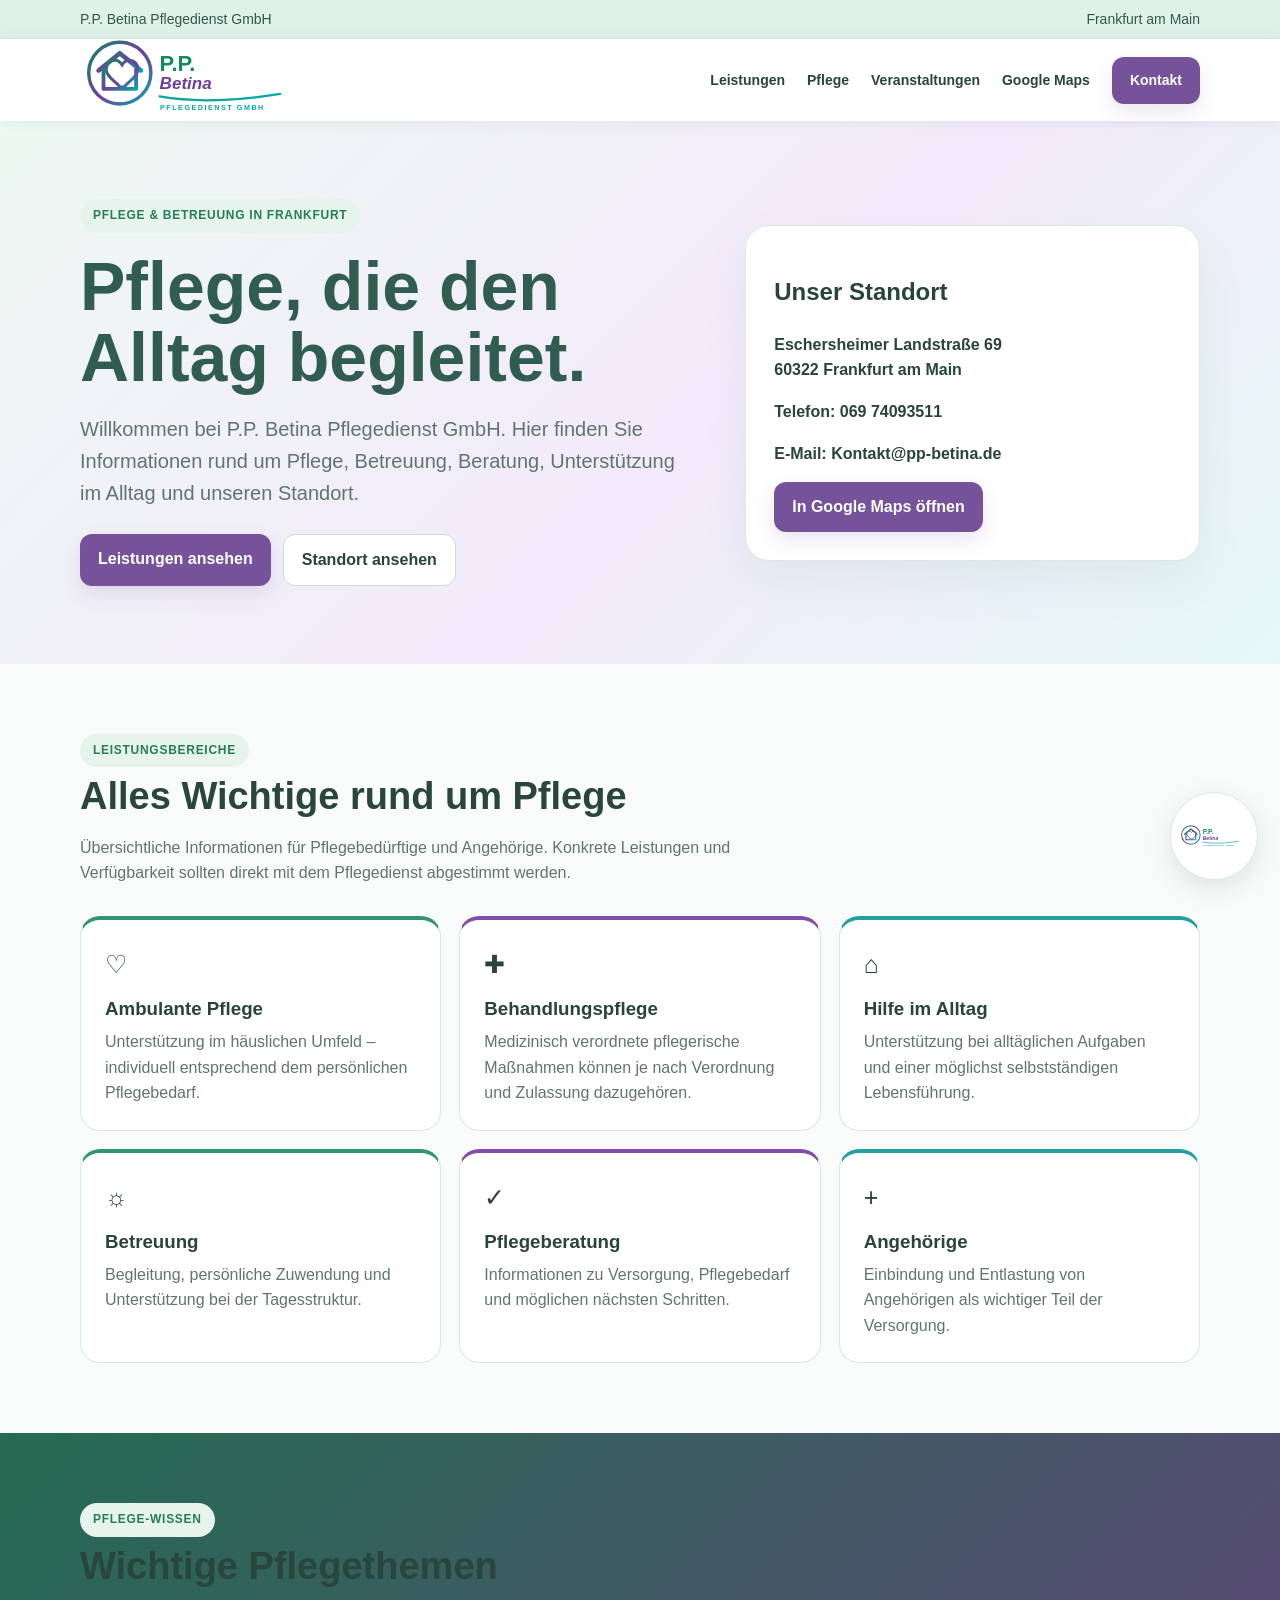
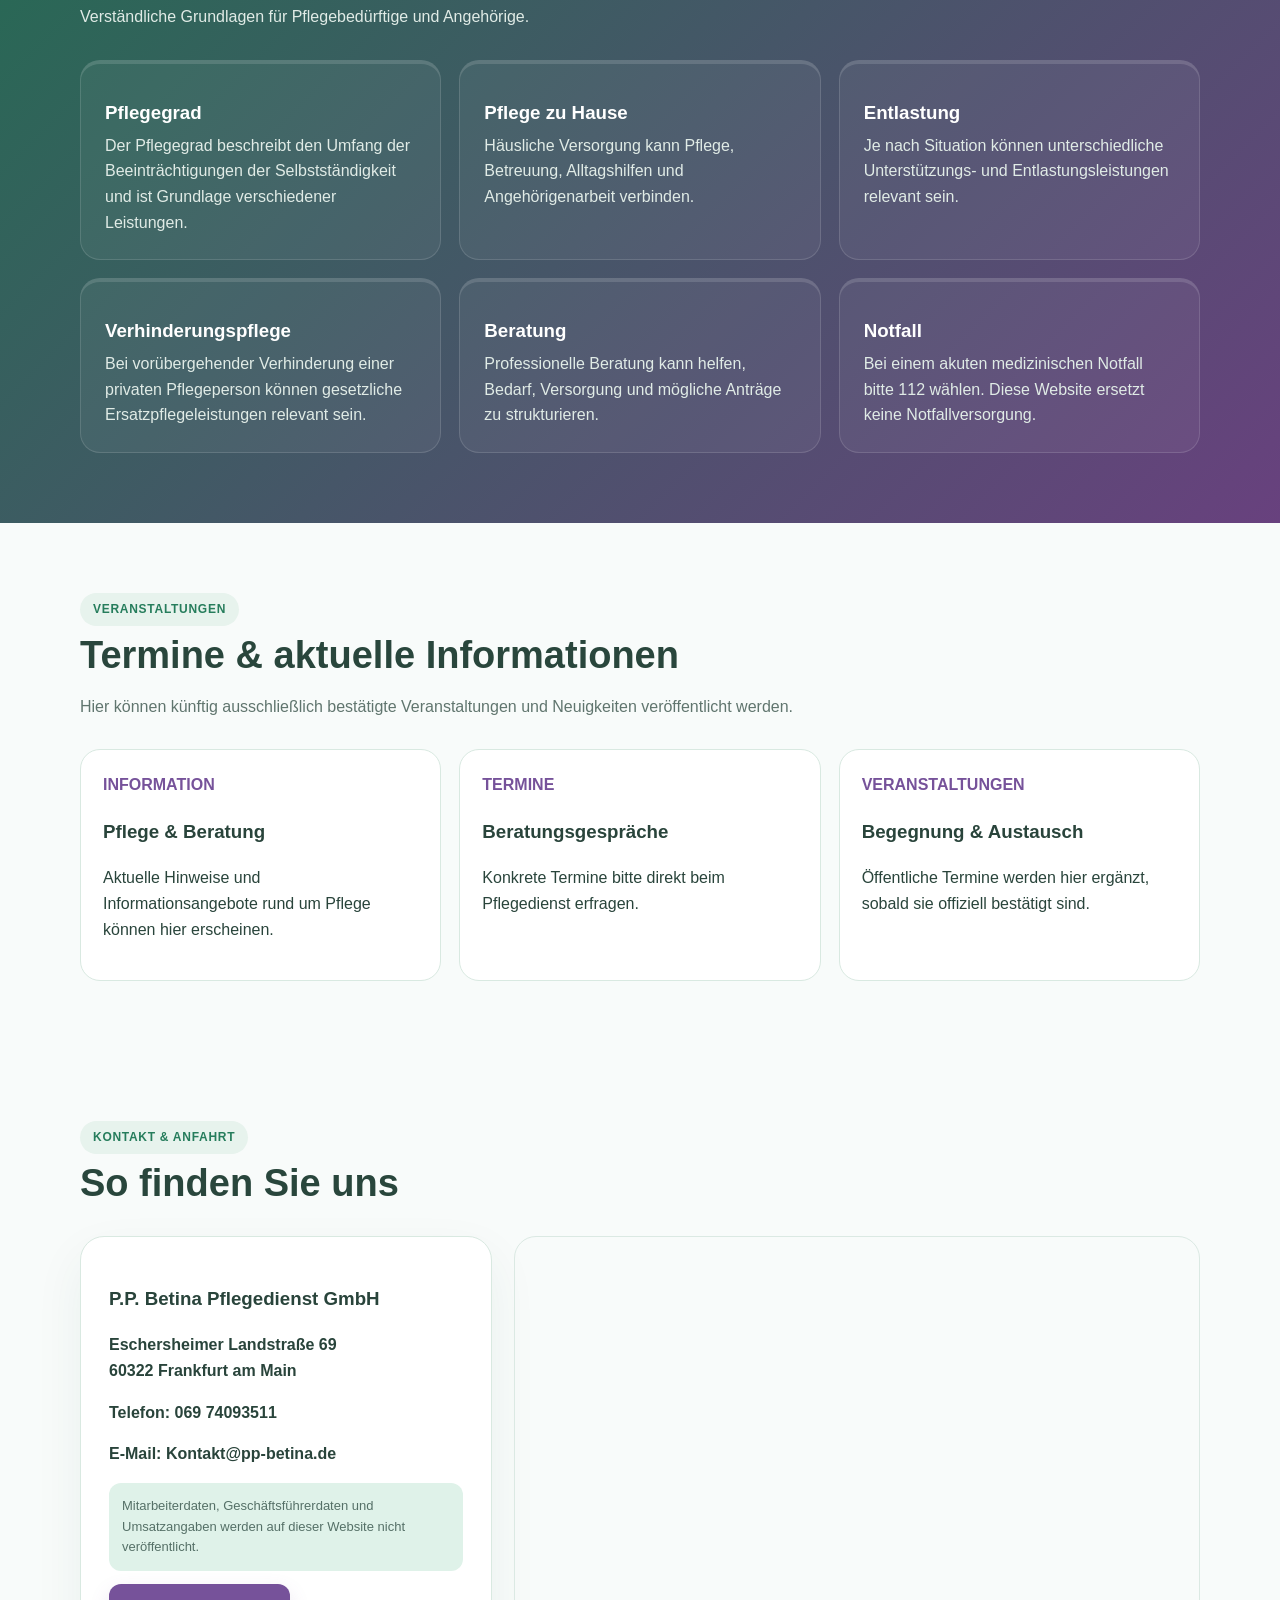
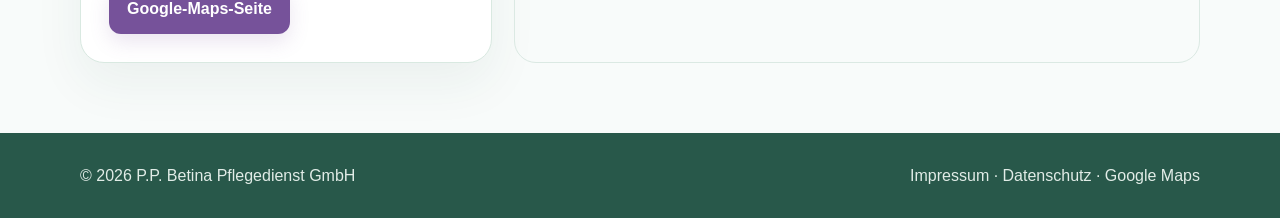
==== commit 116aaf67: "Firmenname in allen sichtbaren und alternativen Texten vereinheitlicht" ====
--- a/index.html
+++ b/index.html
@@ -1 +1 @@
-<!doctype html><html lang="de"><head><meta charset="utf-8"><meta name="viewport" content="width=device-width,initial-scale=1"><title>P.P. Betina Pflegedienst GmbH | Frankfurt am Main</title><meta name="description" content="P.P. Betina Pflegedienst GmbH – Informationen zu Pflege, Betreuung, Beratung und Standort in Frankfurt am Main."><link rel="icon" href="logo.svg"><link rel="stylesheet" href="style.css"></head><body><div class="top"><div class="wrap"><span>P.P. Betina Pflegedienst GmbH</span><span>Frankfurt am Main</span></div></div><header><div class="wrap nav"><a href="index.html"><img class="logo" src="logo.svg" alt="P.P. Betina Pflegedienst GmbH"></a><nav class="links"><a href="#leistungen">Leistungen</a><a href="#pflege">Pflege</a><a href="#veranstaltungen">Veranstaltungen</a><a href="maps.html">Google Maps</a><a class="btn primary" href="#kontakt">Kontakt</a></nav></div></header><section class="hero"><div class="wrap hero-grid"><div><span class="tag">Pflege & Betreuung in Frankfurt</span><h1>Pflege, die den Alltag begleitet.</h1><p class="lead">Willkommen bei P.P. Betina Pflegedienst GmbH. Hier finden Sie Informationen rund um Pflege, Betreuung, Beratung, Unterstützung im Alltag und unseren Standort.</p><div class="actions"><a class="btn primary" href="#leistungen">Leistungen ansehen</a><a class="btn outline" href="maps.html">Standort ansehen</a></div></div><div class="box"><h2>Unser Standort</h2><p><strong>Eschersheimer Landstraße 69<br>60322 Frankfurt am Main</strong></p><p><strong>Telefon: <a href="tel:+496974093511">069 74093511</a></strong></p><p><strong>E-Mail: <a href="mailto:Kontakt@pp-betina.de">Kontakt@pp-betina.de</a></strong></p><a class="btn primary" target="_blank" href="https://www.google.com/maps/search/?api=1&query=Eschersheimer%20Landstra%C3%9Fe%2069%2C%2060322%20Frankfurt%20am%20Main">In Google Maps öffnen</a></div></div></section><section id="leistungen"><div class="wrap"><div class="head"><span class="tag">Leistungsbereiche</span><h2>Alles Wichtige rund um Pflege</h2><p>Übersichtliche Informationen für Pflegebedürftige und Angehörige. Konkrete Leistungen und Verfügbarkeit sollten direkt mit dem Pflegedienst abgestimmt werden.</p></div><div class="grid"><div class="card"><div class="icon">♡</div><h3>Ambulante Pflege</h3><p>Unterstützung im häuslichen Umfeld – individuell entsprechend dem persönlichen Pflegebedarf.</p></div><div class="card"><div class="icon">✚</div><h3>Behandlungspflege</h3><p>Medizinisch verordnete pflegerische Maßnahmen können je nach Verordnung und Zulassung dazugehören.</p></div><div class="card"><div class="icon">⌂</div><h3>Hilfe im Alltag</h3><p>Unterstützung bei alltäglichen Aufgaben und einer möglichst selbstständigen Lebensführung.</p></div><div class="card"><div class="icon">☼</div><h3>Betreuung</h3><p>Begleitung, persönliche Zuwendung und Unterstützung bei der Tagesstruktur.</p></div><div class="card"><div class="icon">✓</div><h3>Pflegeberatung</h3><p>Informationen zu Versorgung, Pflegebedarf und möglichen nächsten Schritten.</p></div><div class="card"><div class="icon">+</div><h3>Angehörige</h3><p>Einbindung und Entlastung von Angehörigen als wichtiger Teil der Versorgung.</p></div></div></div></section><section id="pflege" class="dark"><div class="wrap"><div class="head"><span class="tag">Pflege-Wissen</span><h2>Wichtige Pflegethemen</h2><p>Verständliche Grundlagen für Pflegebedürftige und Angehörige.</p></div><div class="grid"><div class="card"><h3>Pflegegrad</h3><p>Der Pflegegrad beschreibt den Umfang der Beeinträchtigungen der Selbstständigkeit und ist Grundlage verschiedener Leistungen.</p></div><div class="card"><h3>Pflege zu Hause</h3><p>Häusliche Versorgung kann Pflege, Betreuung, Alltagshilfen und Angehörigenarbeit verbinden.</p></div><div class="card"><h3>Entlastung</h3><p>Je nach Situation können unterschiedliche Unterstützungs- und Entlastungsleistungen relevant sein.</p></div><div class="card"><h3>Verhinderungspflege</h3><p>Bei vorübergehender Verhinderung einer privaten Pflegeperson können gesetzliche Ersatzpflegeleistungen relevant sein.</p></div><div class="card"><h3>Beratung</h3><p>Professionelle Beratung kann helfen, Bedarf, Versorgung und mögliche Anträge zu strukturieren.</p></div><div class="card"><h3>Notfall</h3><p>Bei einem akuten medizinischen Notfall bitte 112 wählen. Diese Website ersetzt keine Notfallversorgung.</p></div></div></div></section><section id="veranstaltungen"><div class="wrap"><div class="head"><span class="tag">Veranstaltungen</span><h2>Termine & aktuelle Informationen</h2><p>Hier können künftig ausschließlich bestätigte Veranstaltungen und Neuigkeiten veröffentlicht werden.</p></div><div class="events"><div class="event"><strong>INFORMATION</strong><h3>Pflege & Beratung</h3><p>Aktuelle Hinweise und Informationsangebote rund um Pflege können hier erscheinen.</p></div><div class="event"><strong>TERMINE</strong><h3>Beratungsgespräche</h3><p>Konkrete Termine bitte direkt beim Pflegedienst erfragen.</p></div><div class="event"><strong>VERANSTALTUNGEN</strong><h3>Begegnung & Austausch</h3><p>Öffentliche Termine werden hier ergänzt, sobald sie offiziell bestätigt sind.</p></div></div></div></section><section id="kontakt"><div class="wrap"><div class="head"><span class="tag">Kontakt & Anfahrt</span><h2>So finden Sie uns</h2></div><div class="mapgrid"><div class="box"><h3>P.P. Betina Pflegedienst GmbH</h3><p><strong>Eschersheimer Landstraße 69<br>60322 Frankfurt am Main</strong></p><p><strong>Telefon: <a href="tel:+496974093511">069 74093511</a></strong></p><p><strong>E-Mail: <a href="mailto:Kontakt@pp-betina.de">Kontakt@pp-betina.de</a></strong></p><p class="note">Mitarbeiterdaten, Geschäftsführerdaten und Umsatzangaben werden auf dieser Website nicht veröffentlicht.</p><a class="btn primary" href="maps.html">Google-Maps-Seite</a></div><div class="map"><iframe title="Standort auf Google Maps" src="https://www.google.com/maps?q=Eschersheimer%20Landstra%C3%9Fe%2069%2C%2060322%20Frankfurt%20am%20Main&output=embed" loading="lazy"></iframe></div></div></div></section><a class="floating-logo" href="index.html" aria-label="P.P. Betina Pflegedienst GmbH"><img src="logo.svg" alt="P.P. bettina Pflegedienst"></a><footer><div class="wrap foot"><span>© 2026 P.P. Betina Pflegedienst GmbH</span><span><a href="impressum.html">Impressum</a> · <a href="datenschutz.html">Datenschutz</a> · <a href="maps.html">Google Maps</a></span></div></footer></body></html>+<!doctype html><html lang="de"><head><meta charset="utf-8"><meta name="viewport" content="width=device-width,initial-scale=1"><title>P.P. Betina Pflegedienst GmbH | Frankfurt am Main</title><meta name="description" content="P.P. Betina Pflegedienst GmbH – Informationen zu Pflege, Betreuung, Beratung und Standort in Frankfurt am Main."><link rel="icon" href="logo.svg"><link rel="stylesheet" href="style.css"></head><body><div class="top"><div class="wrap"><span>P.P. Betina Pflegedienst GmbH</span><span>Frankfurt am Main</span></div></div><header><div class="wrap nav"><a href="index.html"><img class="logo" src="logo.svg" alt="P.P. Betina Pflegedienst GmbH"></a><nav class="links"><a href="#leistungen">Leistungen</a><a href="#pflege">Pflege</a><a href="#veranstaltungen">Veranstaltungen</a><a href="maps.html">Google Maps</a><a class="btn primary" href="#kontakt">Kontakt</a></nav></div></header><section class="hero"><div class="wrap hero-grid"><div><span class="tag">Pflege & Betreuung in Frankfurt</span><h1>Pflege, die den Alltag begleitet.</h1><p class="lead">Willkommen bei P.P. Betina Pflegedienst GmbH. Hier finden Sie Informationen rund um Pflege, Betreuung, Beratung, Unterstützung im Alltag und unseren Standort.</p><div class="actions"><a class="btn primary" href="#leistungen">Leistungen ansehen</a><a class="btn outline" href="maps.html">Standort ansehen</a></div></div><div class="box"><h2>Unser Standort</h2><p><strong>Eschersheimer Landstraße 69<br>60322 Frankfurt am Main</strong></p><p><strong>Telefon: <a href="tel:+496974093511">069 74093511</a></strong></p><p><strong>E-Mail: <a href="mailto:Kontakt@pp-betina.de">Kontakt@pp-betina.de</a></strong></p><a class="btn primary" target="_blank" href="https://www.google.com/maps/search/?api=1&query=Eschersheimer%20Landstra%C3%9Fe%2069%2C%2060322%20Frankfurt%20am%20Main">In Google Maps öffnen</a></div></div></section><section id="leistungen"><div class="wrap"><div class="head"><span class="tag">Leistungsbereiche</span><h2>Alles Wichtige rund um Pflege</h2><p>Übersichtliche Informationen für Pflegebedürftige und Angehörige. Konkrete Leistungen und Verfügbarkeit sollten direkt mit dem Pflegedienst abgestimmt werden.</p></div><div class="grid"><div class="card"><div class="icon">♡</div><h3>Ambulante Pflege</h3><p>Unterstützung im häuslichen Umfeld – individuell entsprechend dem persönlichen Pflegebedarf.</p></div><div class="card"><div class="icon">✚</div><h3>Behandlungspflege</h3><p>Medizinisch verordnete pflegerische Maßnahmen können je nach Verordnung und Zulassung dazugehören.</p></div><div class="card"><div class="icon">⌂</div><h3>Hilfe im Alltag</h3><p>Unterstützung bei alltäglichen Aufgaben und einer möglichst selbstständigen Lebensführung.</p></div><div class="card"><div class="icon">☼</div><h3>Betreuung</h3><p>Begleitung, persönliche Zuwendung und Unterstützung bei der Tagesstruktur.</p></div><div class="card"><div class="icon">✓</div><h3>Pflegeberatung</h3><p>Informationen zu Versorgung, Pflegebedarf und möglichen nächsten Schritten.</p></div><div class="card"><div class="icon">+</div><h3>Angehörige</h3><p>Einbindung und Entlastung von Angehörigen als wichtiger Teil der Versorgung.</p></div></div></div></section><section id="pflege" class="dark"><div class="wrap"><div class="head"><span class="tag">Pflege-Wissen</span><h2>Wichtige Pflegethemen</h2><p>Verständliche Grundlagen für Pflegebedürftige und Angehörige.</p></div><div class="grid"><div class="card"><h3>Pflegegrad</h3><p>Der Pflegegrad beschreibt den Umfang der Beeinträchtigungen der Selbstständigkeit und ist Grundlage verschiedener Leistungen.</p></div><div class="card"><h3>Pflege zu Hause</h3><p>Häusliche Versorgung kann Pflege, Betreuung, Alltagshilfen und Angehörigenarbeit verbinden.</p></div><div class="card"><h3>Entlastung</h3><p>Je nach Situation können unterschiedliche Unterstützungs- und Entlastungsleistungen relevant sein.</p></div><div class="card"><h3>Verhinderungspflege</h3><p>Bei vorübergehender Verhinderung einer privaten Pflegeperson können gesetzliche Ersatzpflegeleistungen relevant sein.</p></div><div class="card"><h3>Beratung</h3><p>Professionelle Beratung kann helfen, Bedarf, Versorgung und mögliche Anträge zu strukturieren.</p></div><div class="card"><h3>Notfall</h3><p>Bei einem akuten medizinischen Notfall bitte 112 wählen. Diese Website ersetzt keine Notfallversorgung.</p></div></div></div></section><section id="veranstaltungen"><div class="wrap"><div class="head"><span class="tag">Veranstaltungen</span><h2>Termine & aktuelle Informationen</h2><p>Hier können künftig ausschließlich bestätigte Veranstaltungen und Neuigkeiten veröffentlicht werden.</p></div><div class="events"><div class="event"><strong>INFORMATION</strong><h3>Pflege & Beratung</h3><p>Aktuelle Hinweise und Informationsangebote rund um Pflege können hier erscheinen.</p></div><div class="event"><strong>TERMINE</strong><h3>Beratungsgespräche</h3><p>Konkrete Termine bitte direkt beim Pflegedienst erfragen.</p></div><div class="event"><strong>VERANSTALTUNGEN</strong><h3>Begegnung & Austausch</h3><p>Öffentliche Termine werden hier ergänzt, sobald sie offiziell bestätigt sind.</p></div></div></div></section><section id="kontakt"><div class="wrap"><div class="head"><span class="tag">Kontakt & Anfahrt</span><h2>So finden Sie uns</h2></div><div class="mapgrid"><div class="box"><h3>P.P. Betina Pflegedienst GmbH</h3><p><strong>Eschersheimer Landstraße 69<br>60322 Frankfurt am Main</strong></p><p><strong>Telefon: <a href="tel:+496974093511">069 74093511</a></strong></p><p><strong>E-Mail: <a href="mailto:Kontakt@pp-betina.de">Kontakt@pp-betina.de</a></strong></p><p class="note">Mitarbeiterdaten, Geschäftsführerdaten und Umsatzangaben werden auf dieser Website nicht veröffentlicht.</p><a class="btn primary" href="maps.html">Google-Maps-Seite</a></div><div class="map"><iframe title="Standort auf Google Maps" src="https://www.google.com/maps?q=Eschersheimer%20Landstra%C3%9Fe%2069%2C%2060322%20Frankfurt%20am%20Main&output=embed" loading="lazy"></iframe></div></div></div></section><a class="floating-logo" href="index.html" aria-label="P.P. Betina Pflegedienst GmbH"><img src="logo.svg" alt="P.P. Betina Pflegedienst GmbH"></a><footer><div class="wrap foot"><span>© 2026 P.P. Betina Pflegedienst GmbH</span><span><a href="impressum.html">Impressum</a> · <a href="datenschutz.html">Datenschutz</a> · <a href="maps.html">Google Maps</a></span></div></footer></body></html>
